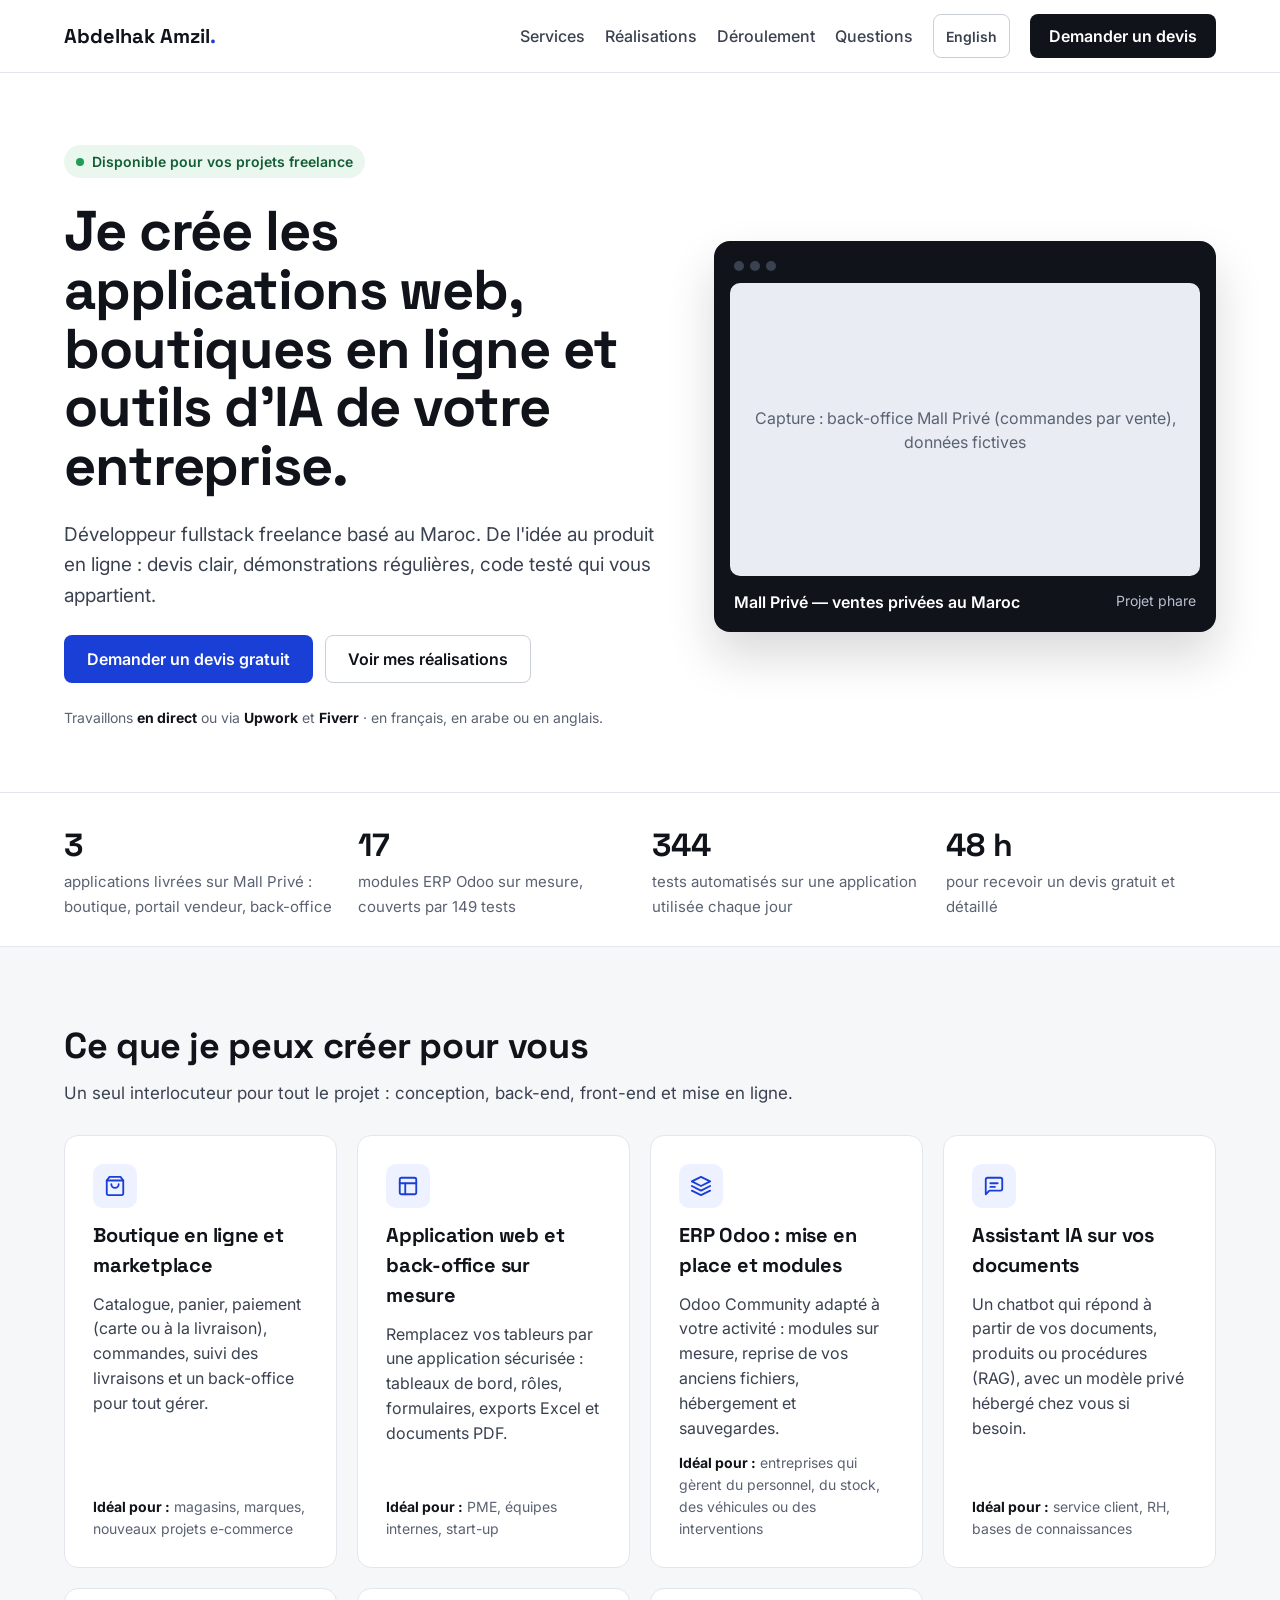
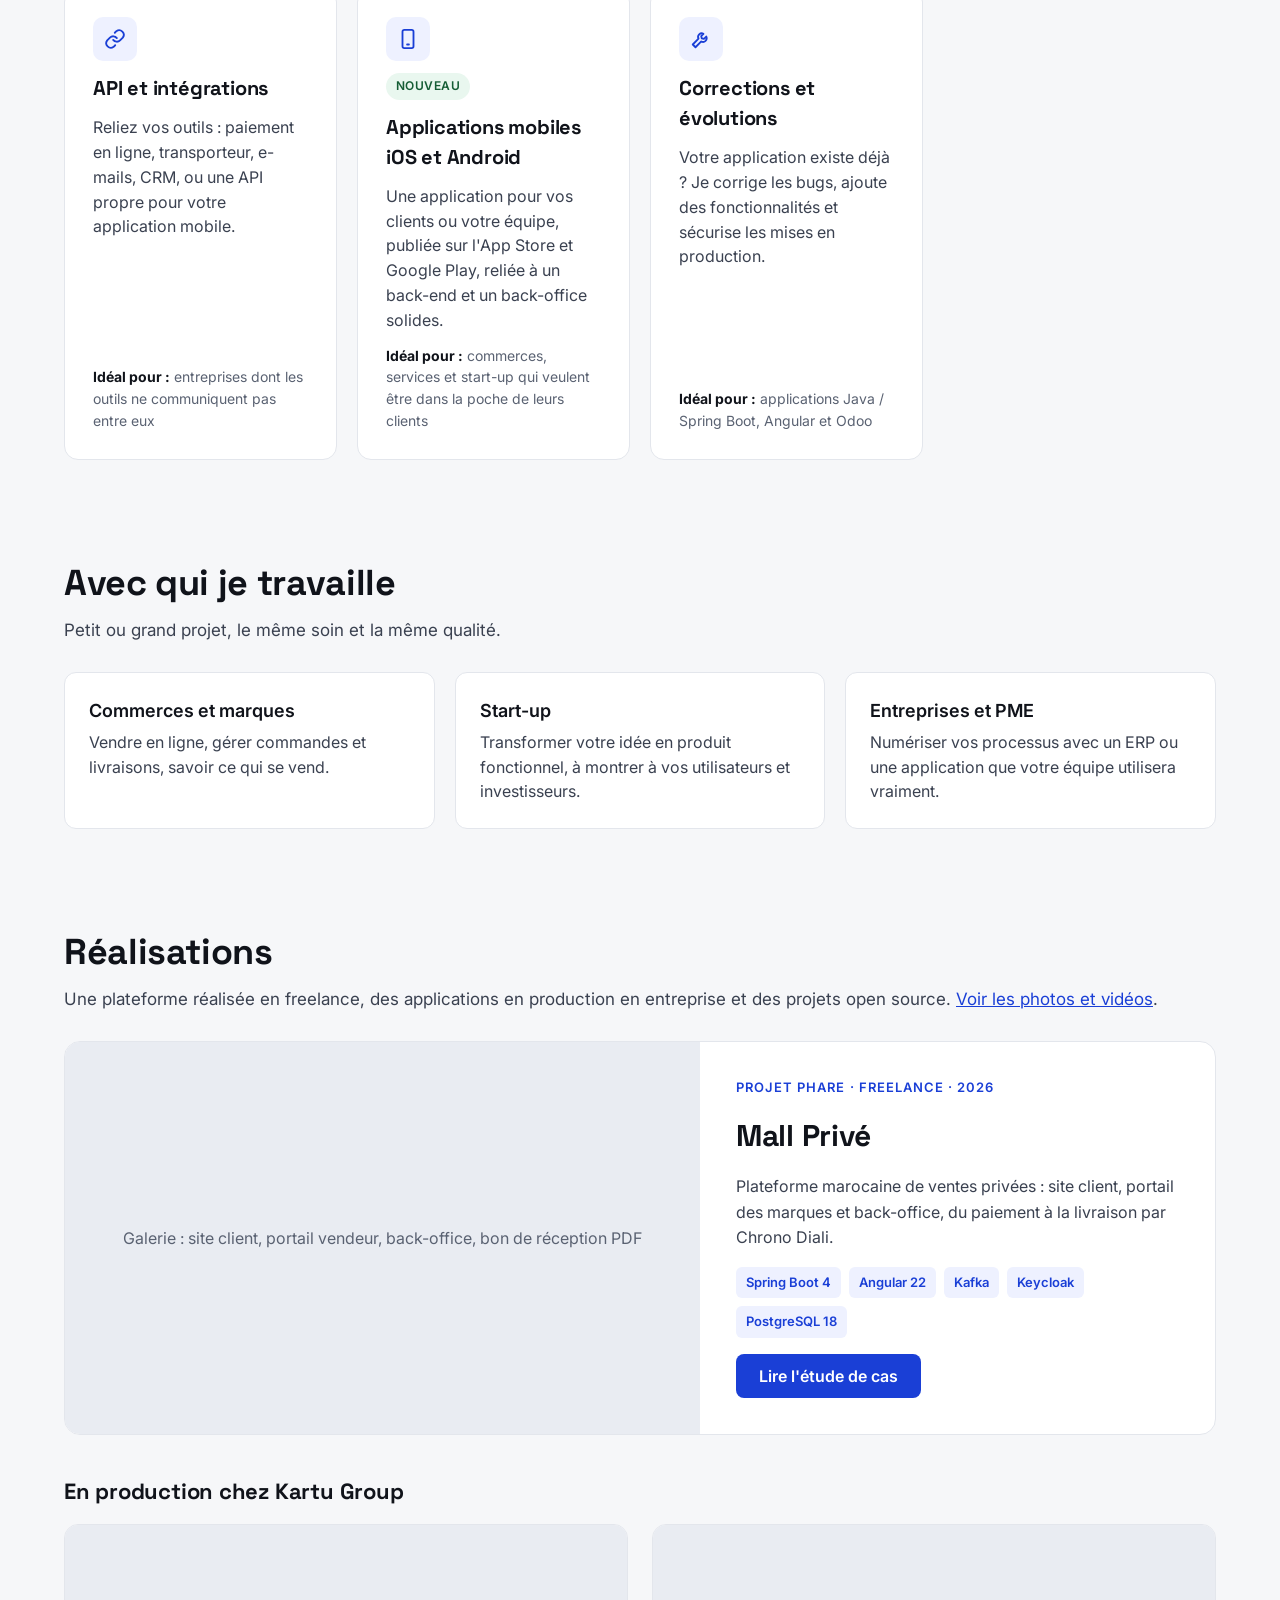
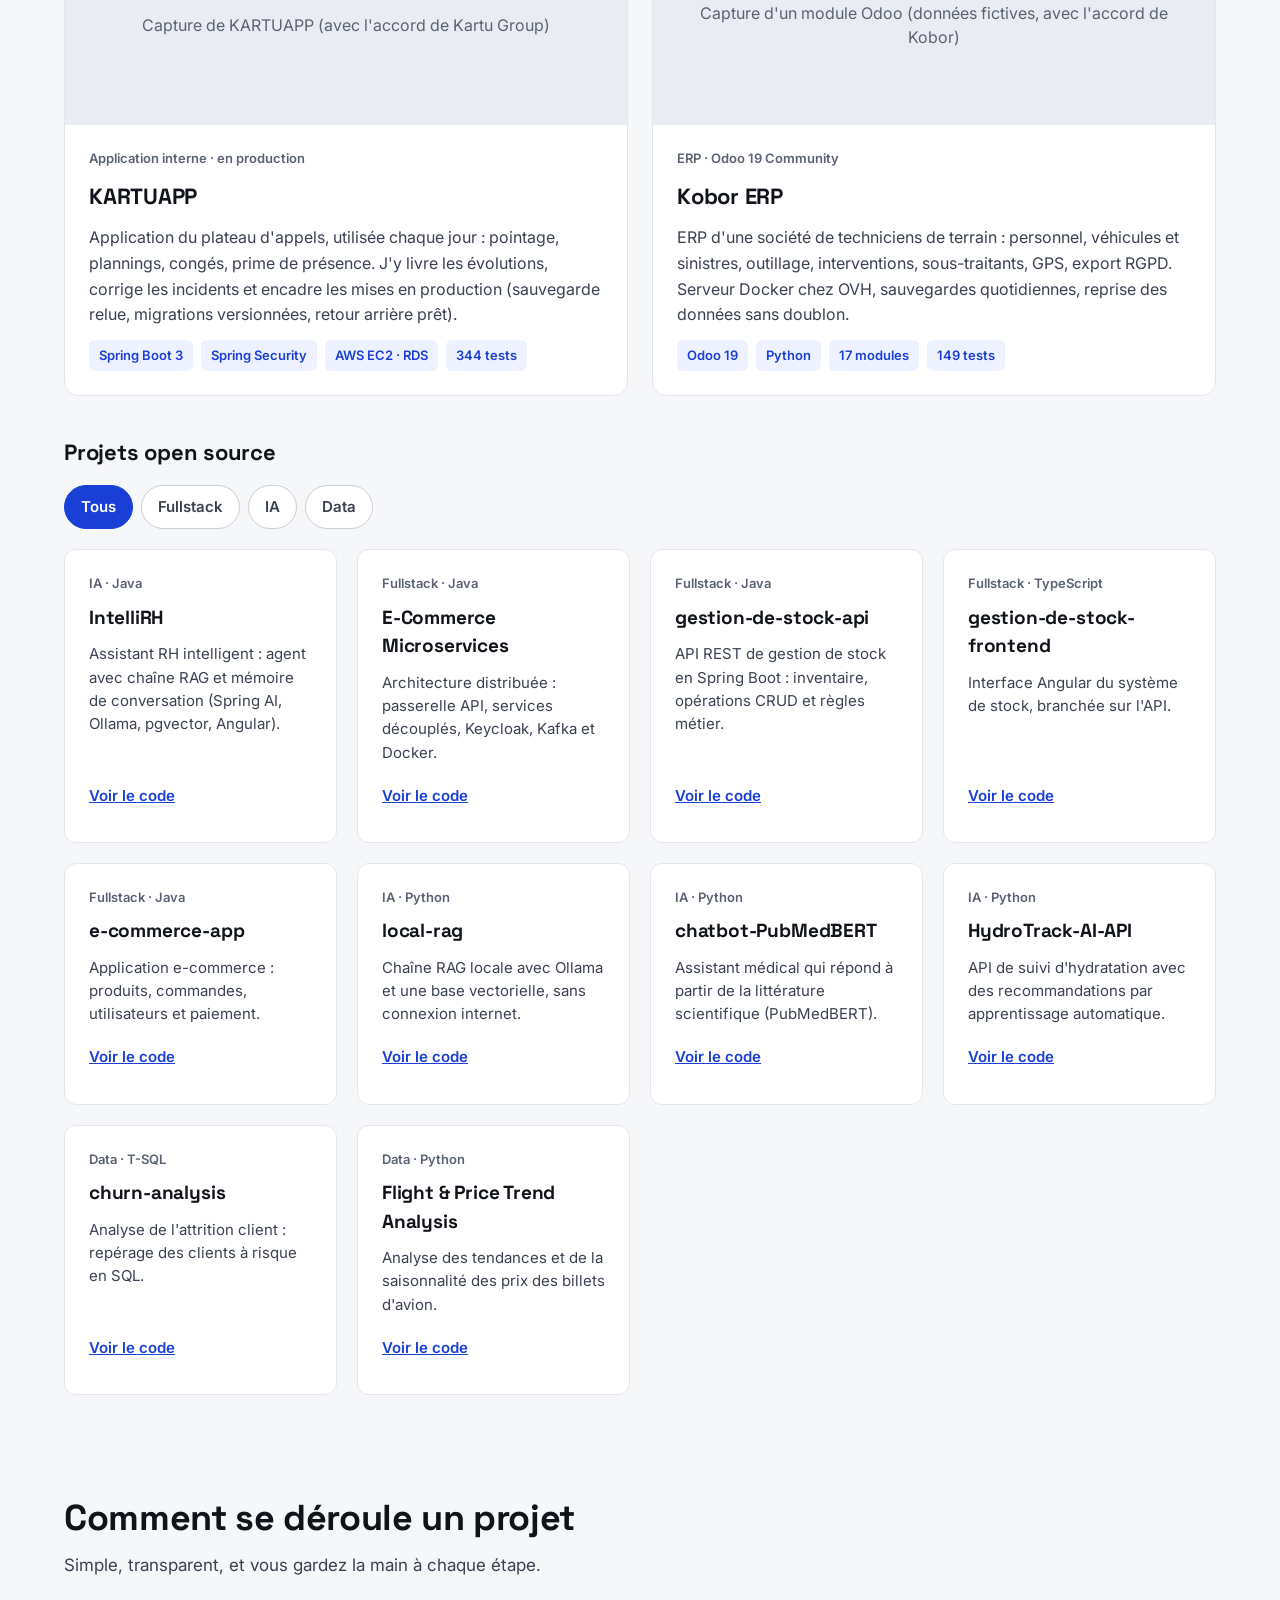
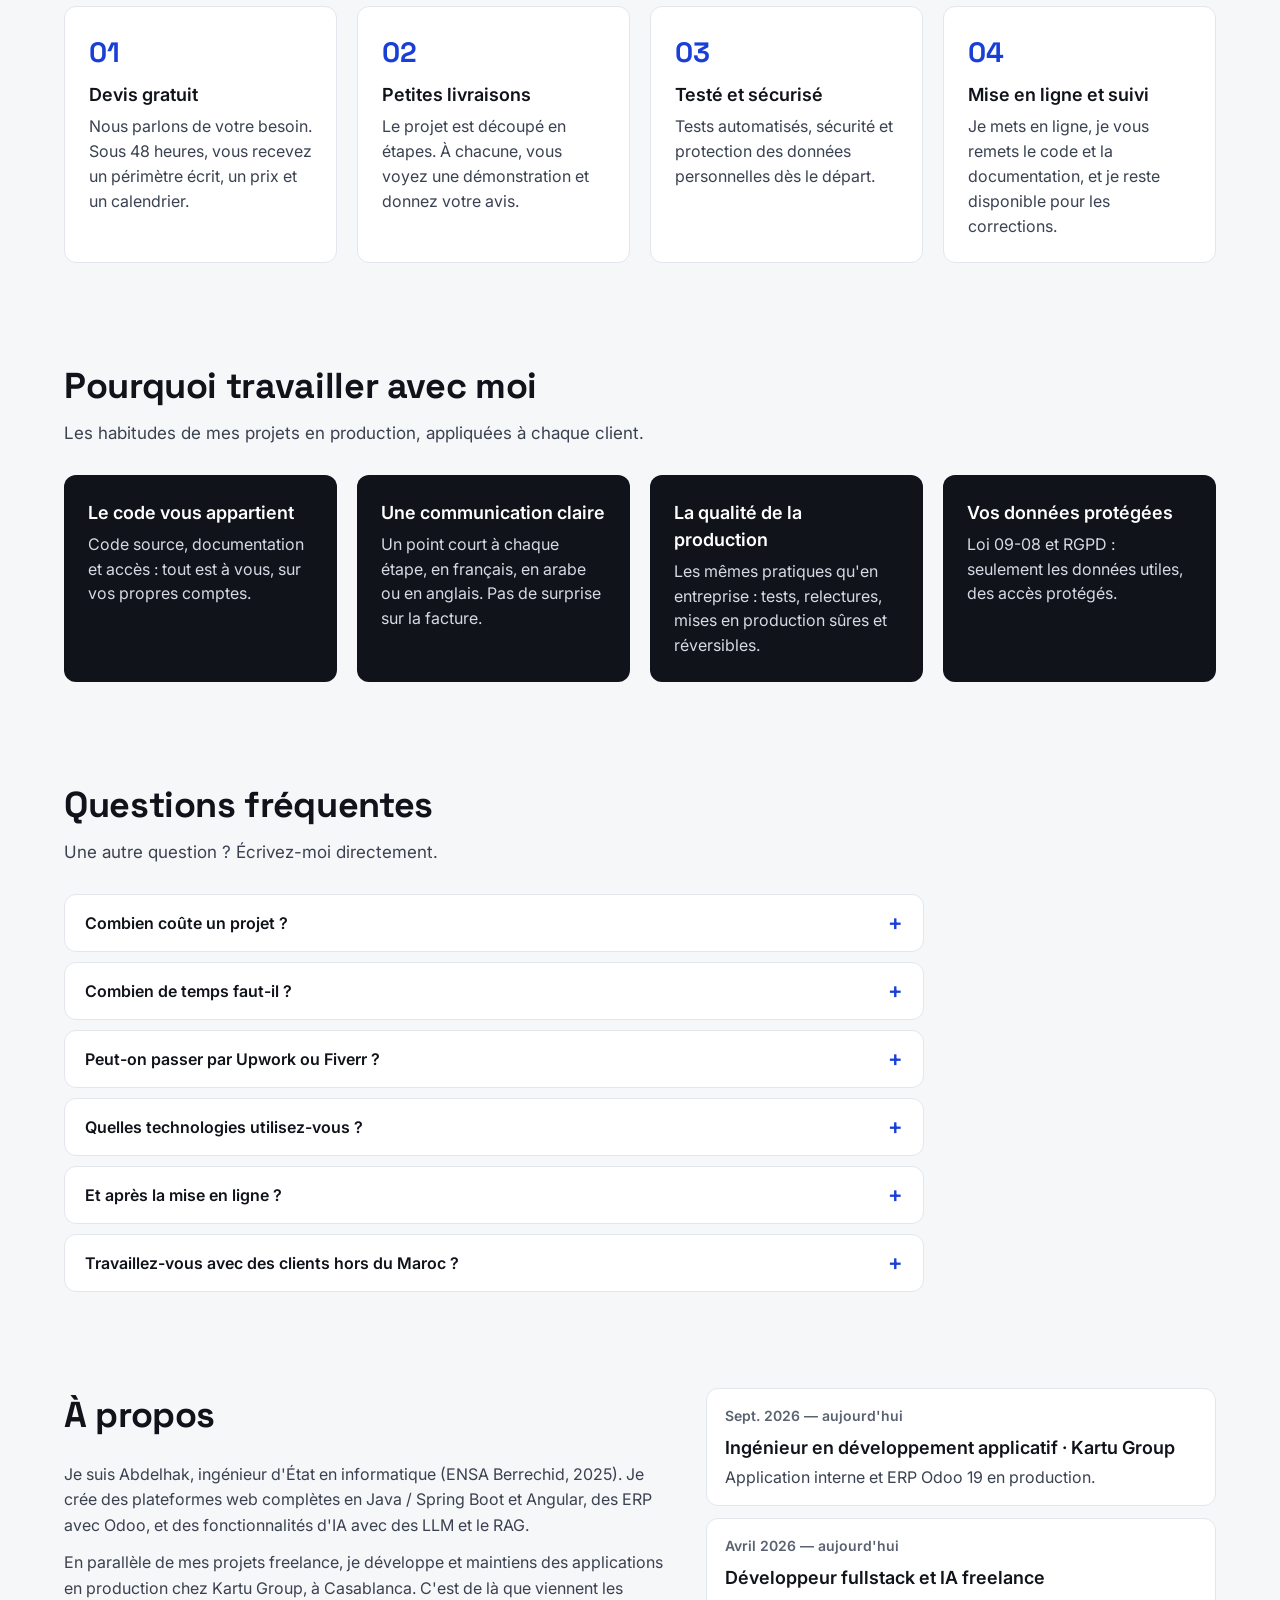
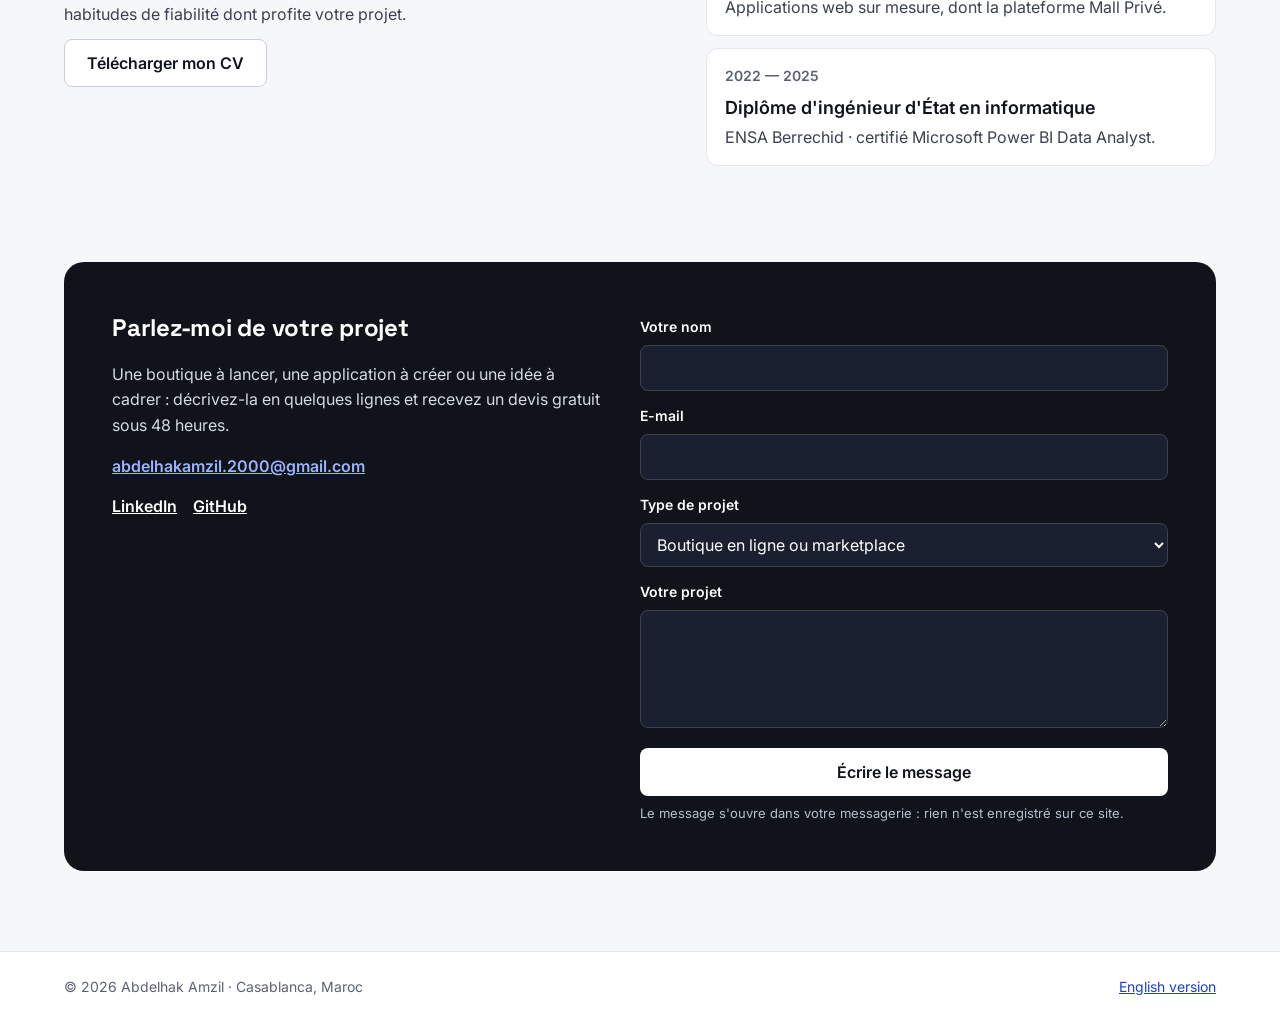
==== fr/index.html @ cd1fdd78 "Portfolio freelance, étape A : accueil bilingue pour les clients - accueil tourné vers les clients f" ====
<!doctype html>
<html lang="fr" data-racine="../">
<head>
<meta charset="utf-8">
<meta name="viewport" content="width=device-width, initial-scale=1">
<title>Abdelhak Amzil — Développeur fullstack freelance (sites, e-commerce, Odoo, IA)</title>
<meta name="description" content="Développeur fullstack freelance au Maroc. Boutiques en ligne, applications web et back-offices sur mesure, ERP Odoo, assistants IA et intégrations pour commerces, start-up et entreprises. Devis gratuit sous 48 heures.">
<meta property="og:title" content="Abdelhak Amzil — Développeur fullstack freelance">
<meta property="og:description" content="Je crée les boutiques en ligne, applications métier et outils d'IA qui font avancer votre entreprise.">
<meta property="og:type" content="website">
<meta property="og:url" content="https://abdelhakamzil.github.io/fr/">
<link rel="alternate" hreflang="en" href="https://abdelhakamzil.github.io/">
<link rel="alternate" hreflang="fr" href="https://abdelhakamzil.github.io/fr/">
<link rel="icon" href="data:image/svg+xml,%3Csvg xmlns='http://www.w3.org/2000/svg' viewBox='0 0 64 64'%3E%3Crect width='64' height='64' rx='14' fill='%2310131A'/%3E%3Ctext x='32' y='42' font-family='Arial' font-weight='700' font-size='28' text-anchor='middle' fill='%23ffffff'%3EAA%3C/text%3E%3C/svg%3E">
<link rel="preconnect" href="https://fonts.googleapis.com">
<link rel="preconnect" href="https://fonts.gstatic.com" crossorigin>
<link href="https://fonts.googleapis.com/css2?family=Inter:wght@400;500;600&family=Space+Grotesk:wght@500;600;700&display=swap" rel="stylesheet">
<link rel="stylesheet" href="../assets/css/site.css">
</head>
<body>
<a class="saut" href="#contenu">Aller au contenu</a>

<header class="entete">
  <div class="conteneur">
    <a class="logo" href="./">Abdelhak Amzil<span>.</span></a>
    <nav class="nav" aria-label="Navigation principale">
      <a href="#services">Services</a>
      <a href="#realisations">Réalisations</a>
      <a href="#deroulement">Déroulement</a>
      <a href="#faq">Questions</a>
      <a class="langue" href="../" hreflang="en" lang="en">English</a>
      <a class="bouton bouton--sombre" href="#contact">Demander un devis</a>
    </nav>
  </div>
</header>

<main id="contenu">
  <section class="heros">
    <div class="conteneur">
      <div class="heros__texte">
        <p class="badge">Disponible pour vos projets freelance</p>
        <h1>Je crée les applications web, boutiques en ligne et outils d'IA de votre entreprise.</h1>
        <p class="chapeau">Développeur fullstack freelance basé au Maroc. De l'idée au produit en ligne : devis clair, démonstrations régulières, code testé qui vous appartient.</p>
        <div class="actions">
          <a class="bouton bouton--principal" href="#contact">Demander un devis gratuit</a>
          <a class="bouton bouton--contour" href="#realisations">Voir mes réalisations</a>
        </div>
        <p class="plateformes">Travaillons <strong>en direct</strong> ou via <strong>Upwork</strong> et <strong>Fiverr</strong> · en français, en arabe ou en anglais.</p>
      </div>
      <div class="heros__visuel">
        <div class="fenetre">
          <div class="fenetre__points" aria-hidden="true"><span></span><span></span><span></span></div>
          <div class="visuel">Capture : back-office Mall Privé (commandes par vente), données fictives</div>
          <p class="fenetre__legende">Mall Privé — ventes privées au Maroc <small>Projet phare</small></p>
        </div>
      </div>
    </div>
  </section>

  <section class="chiffres" aria-label="Chiffres clés">
    <div class="conteneur">
      <p class="chiffre"><strong>3</strong><span>applications livrées sur Mall Privé : boutique, portail vendeur, back-office</span></p>
      <p class="chiffre"><strong>17</strong><span>modules ERP Odoo sur mesure, couverts par 149 tests</span></p>
      <p class="chiffre"><strong>344</strong><span>tests automatisés sur une application utilisée chaque jour</span></p>
      <p class="chiffre"><strong>48 h</strong><span>pour recevoir un devis gratuit et détaillé</span></p>
    </div>
  </section>

  <section id="services" class="section">
    <div class="conteneur">
      <h2>Ce que je peux créer pour vous</h2>
      <p class="section__intro">Un seul interlocuteur pour tout le projet : conception, back-end, front-end et mise en ligne.</p>
      <div class="services">
        <article class="service">
          <span class="service__icone" aria-hidden="true"><svg width="22" height="22" viewBox="0 0 24 24" fill="none" stroke="currentColor" stroke-width="2" stroke-linecap="round" stroke-linejoin="round"><path d="M6 2 3 6v14a2 2 0 0 0 2 2h14a2 2 0 0 0 2-2V6l-3-4z"></path><path d="M3 6h18"></path><path d="M16 10a4 4 0 0 1-8 0"></path></svg></span>
          <h3>Boutique en ligne et marketplace</h3>
          <p>Catalogue, panier, paiement (carte ou à la livraison), commandes, suivi des livraisons et un back-office pour tout gérer.</p>
          <p class="ideal"><strong>Idéal pour :</strong> magasins, marques, nouveaux projets e-commerce</p>
        </article>
        <article class="service">
          <span class="service__icone" aria-hidden="true"><svg width="22" height="22" viewBox="0 0 24 24" fill="none" stroke="currentColor" stroke-width="2" stroke-linecap="round" stroke-linejoin="round"><rect x="3" y="3" width="18" height="18" rx="2"></rect><path d="M3 9h18"></path><path d="M9 21V9"></path></svg></span>
          <h3>Application web et back-office sur mesure</h3>
          <p>Remplacez vos tableurs par une application sécurisée : tableaux de bord, rôles, formulaires, exports Excel et documents PDF.</p>
          <p class="ideal"><strong>Idéal pour :</strong> PME, équipes internes, start-up</p>
        </article>
        <article class="service">
          <span class="service__icone" aria-hidden="true"><svg width="22" height="22" viewBox="0 0 24 24" fill="none" stroke="currentColor" stroke-width="2" stroke-linecap="round" stroke-linejoin="round"><path d="M12 2 2 7l10 5 10-5-10-5z"></path><path d="m2 17 10 5 10-5"></path><path d="m2 12 10 5 10-5"></path></svg></span>
          <h3>ERP Odoo : mise en place et modules</h3>
          <p>Odoo Community adapté à votre activité : modules sur mesure, reprise de vos anciens fichiers, hébergement et sauvegardes.</p>
          <p class="ideal"><strong>Idéal pour :</strong> entreprises qui gèrent du personnel, du stock, des véhicules ou des interventions</p>
        </article>
        <article class="service">
          <span class="service__icone" aria-hidden="true"><svg width="22" height="22" viewBox="0 0 24 24" fill="none" stroke="currentColor" stroke-width="2" stroke-linecap="round" stroke-linejoin="round"><path d="M21 15a2 2 0 0 1-2 2H7l-4 4V5a2 2 0 0 1 2-2h14a2 2 0 0 1 2 2z"></path><path d="M8 9h8"></path><path d="M8 13h5"></path></svg></span>
          <h3>Assistant IA sur vos documents</h3>
          <p>Un chatbot qui répond à partir de vos documents, produits ou procédures (RAG), avec un modèle privé hébergé chez vous si besoin.</p>
          <p class="ideal"><strong>Idéal pour :</strong> service client, RH, bases de connaissances</p>
        </article>
        <article class="service">
          <span class="service__icone" aria-hidden="true"><svg width="22" height="22" viewBox="0 0 24 24" fill="none" stroke="currentColor" stroke-width="2" stroke-linecap="round" stroke-linejoin="round"><path d="M10 13a5 5 0 0 0 7.5.5l3-3a5 5 0 0 0-7-7l-1.7 1.7"></path><path d="M14 11a5 5 0 0 0-7.5-.5l-3 3a5 5 0 0 0 7 7l1.7-1.7"></path></svg></span>
          <h3>API et intégrations</h3>
          <p>Reliez vos outils : paiement en ligne, transporteur, e-mails, CRM, ou une API propre pour votre application mobile.</p>
          <p class="ideal"><strong>Idéal pour :</strong> entreprises dont les outils ne communiquent pas entre eux</p>
        </article>
        <article class="service">
          <span class="service__icone" aria-hidden="true"><svg width="22" height="22" viewBox="0 0 24 24" fill="none" stroke="currentColor" stroke-width="2" stroke-linecap="round" stroke-linejoin="round"><rect x="6" y="2" width="12" height="20" rx="2"></rect><path d="M11 18h2"></path></svg></span>
          <p class="nouveau">Nouveau</p>
          <h3>Applications mobiles iOS et Android</h3>
          <p>Une application pour vos clients ou votre équipe, publiée sur l'App Store et Google Play, reliée à un back-end et un back-office solides.</p>
          <p class="ideal"><strong>Idéal pour :</strong> commerces, services et start-up qui veulent être dans la poche de leurs clients</p>
        </article>
        <article class="service">
          <span class="service__icone" aria-hidden="true"><svg width="22" height="22" viewBox="0 0 24 24" fill="none" stroke="currentColor" stroke-width="2" stroke-linecap="round" stroke-linejoin="round"><path d="M14.7 6.3a4 4 0 0 0-5.4 5.4L3 18l3 3 6.3-6.3a4 4 0 0 0 5.4-5.4l-2.5 2.5-2.4-.6-.6-2.4z"></path></svg></span>
          <h3>Corrections et évolutions</h3>
          <p>Votre application existe déjà ? Je corrige les bugs, ajoute des fonctionnalités et sécurise les mises en production.</p>
          <p class="ideal"><strong>Idéal pour :</strong> applications Java / Spring Boot, Angular et Odoo</p>
        </article>
      </div>
    </div>
  </section>

  <section class="section">
    <div class="conteneur">
      <h2>Avec qui je travaille</h2>
      <p class="section__intro">Petit ou grand projet, le même soin et la même qualité.</p>
      <div class="clients">
        <div class="client"><h3>Commerces et marques</h3><p>Vendre en ligne, gérer commandes et livraisons, savoir ce qui se vend.</p></div>
        <div class="client"><h3>Start-up</h3><p>Transformer votre idée en produit fonctionnel, à montrer à vos utilisateurs et investisseurs.</p></div>
        <div class="client"><h3>Entreprises et PME</h3><p>Numériser vos processus avec un ERP ou une application que votre équipe utilisera vraiment.</p></div>
      </div>
    </div>
  </section>

  <section id="realisations" class="section">
    <div class="conteneur">
      <h2>Réalisations</h2>
      <p class="section__intro">Une plateforme réalisée en freelance, des applications en production en entreprise et des projets open source. <a href="../galerie.html">Voir les photos et vidéos</a>.</p>
      <p id="projets-statut" class="texte" role="status">Chargement des projets…</p>
      <div id="projet-phare"></div>
      <h3 class="sous-titre">En production chez Kartu Group</h3>
      <div id="projets-entreprise" class="grille-2" style="margin-bottom: 40px"></div>
      <h3 class="sous-titre">Projets open source</h3>
      <div class="filtres" role="group" aria-label="Filtrer les projets">
        <button type="button" class="pilule" data-filtre="Tous" aria-pressed="true">Tous</button>
        <button type="button" class="pilule" data-filtre="Fullstack" aria-pressed="false">Fullstack</button>
        <button type="button" class="pilule" data-filtre="IA" aria-pressed="false">IA</button>
        <button type="button" class="pilule" data-filtre="Data" aria-pressed="false">Data</button>
      </div>
      <div id="projets-personnels" class="grille-cartes"></div>
      <noscript><p class="texte">Mes projets sont aussi sur <a href="https://github.com/AbdelhakAmzil">GitHub</a>.</p></noscript>
    </div>
  </section>

  <section id="deroulement" class="section">
    <div class="conteneur">
      <h2>Comment se déroule un projet</h2>
      <p class="section__intro">Simple, transparent, et vous gardez la main à chaque étape.</p>
      <ol class="etapes">
        <li><p class="numero">01</p><h3>Devis gratuit</h3><p>Nous parlons de votre besoin. Sous 48 heures, vous recevez un périmètre écrit, un prix et un calendrier.</p></li>
        <li><p class="numero">02</p><h3>Petites livraisons</h3><p>Le projet est découpé en étapes. À chacune, vous voyez une démonstration et donnez votre avis.</p></li>
        <li><p class="numero">03</p><h3>Testé et sécurisé</h3><p>Tests automatisés, sécurité et protection des données personnelles dès le départ.</p></li>
        <li><p class="numero">04</p><h3>Mise en ligne et suivi</h3><p>Je mets en ligne, je vous remets le code et la documentation, et je reste disponible pour les corrections.</p></li>
      </ol>
    </div>
  </section>

  <section class="section">
    <div class="conteneur">
      <h2>Pourquoi travailler avec moi</h2>
      <p class="section__intro">Les habitudes de mes projets en production, appliquées à chaque client.</p>
      <ul class="garanties">
        <li><h3>Le code vous appartient</h3><p>Code source, documentation et accès : tout est à vous, sur vos propres comptes.</p></li>
        <li><h3>Une communication claire</h3><p>Un point court à chaque étape, en français, en arabe ou en anglais. Pas de surprise sur la facture.</p></li>
        <li><h3>La qualité de la production</h3><p>Les mêmes pratiques qu'en entreprise : tests, relectures, mises en production sûres et réversibles.</p></li>
        <li><h3>Vos données protégées</h3><p>Loi 09-08 et RGPD : seulement les données utiles, des accès protégés.</p></li>
      </ul>
    </div>
  </section>

  <section id="faq" class="section">
    <div class="conteneur">
      <h2>Questions fréquentes</h2>
      <p class="section__intro">Une autre question ? Écrivez-moi directement.</p>
      <div class="faq">
        <details><summary>Combien coûte un projet ?</summary><p>Cela dépend du périmètre. Après un court échange, je vous envoie un prix fixe pour tout le projet, découpé en étapes. Les petites corrections et évolutions peuvent être facturées à l'heure.</p></details>
        <details><summary>Combien de temps faut-il ?</summary><p>Le devis contient un calendrier avec une date pour chaque étape. Vous voyez l'avancement tout au long du projet, pas seulement à la fin.</p></details>
        <details><summary>Peut-on passer par Upwork ou Fiverr ?</summary><p>Oui. Vous pouvez m'engager sur Upwork ou Fiverr et profiter de leur protection de paiement, ou travailler en direct avec un paiement par étape.</p></details>
        <details><summary>Quelles technologies utilisez-vous ?</summary><p>Java et Spring Boot côté serveur, Angular pour le web, applications mobiles iOS et Android, PostgreSQL, Docker, Odoo pour l'ERP, et Python avec des LLM pour l'IA. Des outils stables et bien suivis, pour que votre application dure.</p></details>
        <details><summary>Et après la mise en ligne ?</summary><p>Vous recevez le code, la documentation et les accès. Je reste disponible pour les corrections et les nouvelles fonctionnalités, à l'heure ou avec un suivi mensuel.</p></details>
        <details><summary>Travaillez-vous avec des clients hors du Maroc ?</summary><p>Oui, à distance. Je suis basé à Casablanca (GMT) et je travaille en français, en arabe ou en anglais.</p></details>
      </div>
    </div>
  </section>

  <section class="section">
    <div class="conteneur apropos">
      <div>
        <h2>À propos</h2>
        <p class="texte">Je suis Abdelhak, ingénieur d'État en informatique (ENSA Berrechid, 2025). Je crée des plateformes web complètes en Java / Spring Boot et Angular, des ERP avec Odoo, et des fonctionnalités d'IA avec des LLM et le RAG.</p>
        <p class="texte">En parallèle de mes projets freelance, je développe et maintiens des applications en production chez Kartu Group, à Casablanca. C'est de là que viennent les habitudes de fiabilité dont profite votre projet.</p>
        <p><a class="bouton bouton--contour" href="../assets/cv/Abdelhak_AMZIL_CV.pdf" download>Télécharger mon CV</a></p>
      </div>
      <ol class="parcours">
        <li><p class="periode">Sept. 2026 — aujourd'hui</p><div><h3>Ingénieur en développement applicatif · Kartu Group</h3><p>Application interne et ERP Odoo 19 en production.</p></div></li>
        <li><p class="periode">Avril 2026 — aujourd'hui</p><div><h3>Développeur fullstack et IA freelance</h3><p>Applications web sur mesure, dont la plateforme Mall Privé.</p></div></li>
        <li><p class="periode">2022 — 2025</p><div><h3>Diplôme d'ingénieur d'État en informatique</h3><p>ENSA Berrechid · certifié Microsoft Power BI Data Analyst.</p></div></li>
      </ol>
    </div>
  </section>

  <section id="contact" class="contact">
    <div class="conteneur">
      <div class="contact__bloc">
        <div class="contact__texte">
          <h2>Parlez-moi de votre projet</h2>
          <p>Une boutique à lancer, une application à créer ou une idée à cadrer : décrivez-la en quelques lignes et recevez un devis gratuit sous 48 heures.</p>
          <a href="mailto:abdelhakamzil.2000@gmail.com">abdelhakamzil.2000@gmail.com</a>
          <p class="contact__liens">
            <a href="https://linkedin.com/in/AbdelhakAMZIL" rel="noopener">LinkedIn</a>
            <a href="https://github.com/AbdelhakAmzil" rel="noopener">GitHub</a>
          </p>
        </div>
        <form id="formulaire-contact" class="formulaire">
          <label for="nom">Votre nom</label>
          <input id="nom" name="nom" type="text" autocomplete="name" required>
          <label for="courriel">E-mail</label>
          <input id="courriel" name="courriel" type="email" autocomplete="email" required>
          <label for="type">Type de projet</label>
          <select id="type" name="type">
            <option>Boutique en ligne ou marketplace</option>
            <option>Application web ou back-office sur mesure</option>
            <option>ERP Odoo</option>
            <option>Assistant IA ou chatbot</option>
            <option>API ou intégration</option>
            <option>Application mobile (iOS / Android)</option>
            <option>Corrections ou évolutions</option>
            <option>Autre</option>
          </select>
          <label for="message">Votre projet</label>
          <textarea id="message" name="message" rows="4" required></textarea>
          <button type="submit" class="bouton bouton--clair">Écrire le message</button>
          <p class="formulaire__note">Le message s'ouvre dans votre messagerie : rien n'est enregistré sur ce site.</p>
        </form>
      </div>
    </div>
  </section>
</main>

<footer class="pied">
  <div class="conteneur">
    <span>© <span id="annee">2026</span> Abdelhak Amzil · Casablanca, Maroc</span>
    <a href="../" hreflang="en" lang="en">English version</a>
  </div>
</footer>

<script src="../assets/js/projets.js" defer></script>
</body>
</html>
---- assets/css/site.css ----
/* Portfolio Abdelhak Amzil — styles communs (accueil, étude de cas, galerie) */
:root {
  --encre: #10131A;
  --texte: #3A4150;
  --discret: #5A6272;
  --fond: #F6F7F9;
  --surface: #FFFFFF;
  --bordure: #E3E6EC;
  --bordure-forte: #C9CED8;
  --gris: #E9ECF2;
  --accent: #1A3FD6;
  --accent-fonce: #0F2A99;
  --accent-clair: #EEF1FF;
  --accent-sur-sombre: #9DB2FF;
  --sombre: #10131A;
  --sombre-texte: #D5DAE4;
  --vert: #1F9D55;
  --vert-clair: #E9F7EF;
  --vert-texte: #155D35;
  --rayon: 12px;
  --titres: "Space Grotesk", system-ui, sans-serif;
  --corps: Inter, system-ui, sans-serif;
}

*, *::before, *::after { box-sizing: border-box; }
html { scroll-behavior: smooth; }
@media (prefers-reduced-motion: reduce) { html { scroll-behavior: auto; } }
body { margin: 0; font-family: var(--corps); color: var(--encre); background: var(--fond); line-height: 1.5; }
img { max-width: 100%; display: block; }
a { color: var(--accent); }
a:hover { color: var(--accent-fonce); }
:focus-visible { outline: 3px solid var(--accent); outline-offset: 2px; border-radius: 4px; }
h1, h2, h3, h4 { font-family: var(--titres); margin: 0; letter-spacing: -0.01em; }
p { margin: 0; }

.conteneur { max-width: 1200px; margin: 0 auto; padding: 0 24px; }
.saut { position: absolute; left: -9999px; top: 8px; padding: 8px 12px; background: var(--surface); z-index: 10; }
.saut:focus { left: 8px; }

/* En-tête */
.entete { background: var(--surface); border-bottom: 1px solid var(--bordure); position: sticky; top: 0; z-index: 5; }
.entete .conteneur { display: flex; flex-wrap: wrap; align-items: center; justify-content: space-between; gap: 12px 24px; padding-block: 14px; }
.logo { font-family: var(--titres); font-weight: 700; font-size: 20px; color: var(--encre); text-decoration: none; }
.logo span { color: var(--accent); }
.nav { display: flex; flex-wrap: wrap; align-items: center; gap: 4px 20px; font-weight: 500; }
.nav a:not(.bouton) { color: var(--texte); text-decoration: none; display: inline-flex; align-items: center; min-height: 44px; }
.nav a:not(.bouton):hover { color: var(--encre); }

/* Boutons */
.bouton { display: inline-flex; align-items: center; justify-content: center; min-height: 48px; padding: 0 22px; border-radius: 8px; font-weight: 600; text-decoration: none; border: 1px solid transparent; cursor: pointer; font: inherit; font-weight: 600; }
.bouton--principal { background: var(--accent); color: #FFFFFF; }
.bouton--principal:hover { background: var(--accent-fonce); color: #FFFFFF; }
.bouton--sombre { background: var(--encre); color: #FFFFFF; min-height: 44px; padding: 0 18px; }
.bouton--sombre:hover { background: #2A3040; color: #FFFFFF; }
.bouton--contour { border-color: var(--bordure-forte); color: var(--encre); background: var(--surface); }
.bouton--contour:hover { border-color: var(--encre); color: var(--encre); }
.bouton--clair { background: #FFFFFF; color: var(--encre); }
.bouton--clair:hover { background: var(--gris); color: var(--encre); }

/* Accueil */
.heros { background: var(--surface); }
.heros .conteneur { display: flex; flex-wrap: wrap; gap: 48px; align-items: center; padding-block: 72px 64px; }
.heros__texte { flex: 1 1 520px; min-width: 0; display: flex; flex-direction: column; gap: 24px; }
.heros__visuel { flex: 1 1 420px; min-width: 0; }
.badge { align-self: flex-start; display: inline-flex; align-items: center; gap: 8px; padding: 6px 12px; border-radius: 999px; background: var(--vert-clair); color: var(--vert-texte); font-size: 14px; font-weight: 600; }
.badge::before { content: ""; width: 8px; height: 8px; border-radius: 50%; background: var(--vert); }
.heros h1 { font-size: clamp(36px, 5vw, 56px); line-height: 1.05; letter-spacing: -0.02em; font-weight: 700; }
.chapeau { font-size: 19px; line-height: 1.6; color: var(--texte); max-width: 640px; }
.actions { display: flex; flex-wrap: wrap; gap: 12px; }
.stack-ligne { font-size: 14px; color: var(--discret); }
.fenetre { border-radius: 16px; background: var(--sombre); padding: 16px; box-shadow: 0 24px 48px rgba(16, 19, 26, 0.16); }
.fenetre__points { display: flex; gap: 6px; padding: 4px 4px 12px; }
.fenetre__points span { width: 10px; height: 10px; border-radius: 50%; background: #3A4150; }
.fenetre__legende { display: flex; flex-wrap: wrap; justify-content: space-between; gap: 8px; padding: 14px 4px 2px; color: #FFFFFF; font-weight: 600; }
.fenetre__legende small { font-size: 14px; color: #B8C0CF; font-weight: 400; }

/* Emplacement de capture : remplacé par l'image dès qu'elle existe */
.visuel { border-radius: 10px; background: var(--gris); color: var(--discret); display: flex; align-items: center; justify-content: center; text-align: center; padding: 24px; overflow: hidden; aspect-ratio: 16 / 10; }
.visuel img { width: 100%; height: 100%; object-fit: cover; }
.visuel--image { padding: 0; }

.chiffres { background: var(--surface); border-block: 1px solid var(--bordure); }
.chiffres .conteneur { display: grid; grid-template-columns: repeat(auto-fit, minmax(200px, 1fr)); gap: 24px; padding-block: 28px; }
.chiffre strong { display: block; font-family: var(--titres); font-size: 32px; font-weight: 700; }
.chiffre span { color: var(--discret); font-size: 15px; }

.section { padding-block: 72px 24px; }
.section h2 { font-size: clamp(28px, 3.4vw, 36px); margin-bottom: 8px; }
.section__intro { color: var(--texte); font-size: 17px; margin-bottom: 28px; }
.sous-titre { font-size: 22px; margin: 0 0 16px; }

.grille-2 { display: grid; grid-template-columns: repeat(auto-fit, minmax(320px, 1fr)); gap: 24px; }
.grille-cartes { display: grid; grid-template-columns: repeat(auto-fill, minmax(260px, 1fr)); gap: 20px; }

.carte { background: var(--surface); border: 1px solid var(--bordure); border-radius: 14px; padding: 32px; display: flex; flex-direction: column; gap: 16px; }
.carte--sombre { background: var(--sombre); border-color: var(--sombre); color: #FFFFFF; }
.carte--sombre li { color: var(--sombre-texte); }
.surtitre { font-size: 13px; font-weight: 600; letter-spacing: 0.08em; text-transform: uppercase; color: var(--accent); }
.carte--sombre .surtitre { color: var(--accent-sur-sombre); }
.carte h3 { font-size: 24px; }
.carte ul { margin: 0; padding-left: 20px; display: flex; flex-direction: column; gap: 10px; color: var(--texte); }
.carte .bouton { margin-top: auto; align-self: flex-start; min-height: 44px; }

.parcours { margin: 0; padding: 0; list-style: none; display: flex; flex-direction: column; gap: 12px; }
.parcours li { background: var(--surface); border: 1px solid var(--bordure); border-radius: var(--rayon); padding: 22px 24px; display: flex; flex-wrap: wrap; gap: 8px 24px; }
.parcours time, .parcours .periode { flex: 0 0 200px; color: var(--discret); font-weight: 600; }
.parcours div { flex: 1 1 520px; min-width: 0; }
.parcours h3 { font-size: 18px; margin-bottom: 4px; font-family: var(--corps); font-weight: 600; letter-spacing: 0; }
.parcours p { color: var(--texte); }

.projet-phare { background: var(--surface); border: 1px solid var(--bordure); border-radius: 16px; overflow: hidden; display: flex; flex-wrap: wrap; margin-bottom: 40px; }
.projet-phare .visuel { flex: 1 1 520px; min-width: 0; border-radius: 0; aspect-ratio: auto; min-height: 340px; }
.projet-phare__texte { flex: 1 1 400px; min-width: 0; padding: 36px; display: flex; flex-direction: column; gap: 16px; }
.projet-phare h3 { font-size: 30px; }
.projet-phare .bouton { margin-top: auto; align-self: flex-start; min-height: 44px; }
.texte { color: var(--texte); line-height: 1.6; }

.etiquettes { display: flex; flex-wrap: wrap; gap: 8px; margin: 0; padding: 0; list-style: none; }
.etiquettes li { padding: 6px 10px; border-radius: 6px; background: var(--accent-clair); color: var(--accent); font-size: 13px; font-weight: 600; }

.projet-entreprise { background: var(--surface); border: 1px solid var(--bordure); border-radius: 14px; overflow: hidden; display: flex; flex-direction: column; }
.projet-entreprise .visuel { border-radius: 0; aspect-ratio: auto; height: 200px; }
.projet-entreprise__texte { padding: 24px; display: flex; flex-direction: column; gap: 12px; flex: 1; }
.projet-entreprise h4 { font-size: 22px; }
.meta { font-size: 13px; font-weight: 600; color: var(--discret); }

.filtres { display: flex; flex-wrap: wrap; gap: 8px; margin-bottom: 20px; }
.pilule { min-height: 44px; padding: 0 16px; border-radius: 999px; font: inherit; font-size: 15px; font-weight: 600; cursor: pointer; border: 1px solid var(--bordure-forte); background: var(--surface); color: var(--texte); }
.pilule[aria-pressed="true"], .pilule[aria-selected="true"] { border-color: var(--accent); background: var(--accent); color: #FFFFFF; }

.projet { background: var(--surface); border: 1px solid var(--bordure); border-radius: var(--rayon); padding: 24px; display: flex; flex-direction: column; gap: 10px; }
.projet h4 { font-size: 19px; }
.projet p:not(.meta) { color: var(--texte); font-size: 15px; line-height: 1.55; }
.projet a { margin-top: auto; font-weight: 600; font-size: 15px; display: inline-flex; align-items: center; min-height: 44px; }

.etapes { margin: 0; padding: 0; list-style: none; display: grid; grid-template-columns: repeat(auto-fit, minmax(240px, 1fr)); gap: 20px; }
.etapes li { background: var(--surface); border: 1px solid var(--bordure); border-radius: var(--rayon); padding: 24px; }
.etapes .numero { font-family: var(--titres); font-size: 28px; font-weight: 700; color: var(--accent); margin-bottom: 8px; }
.etapes h3 { font-size: 18px; margin-bottom: 6px; font-family: var(--corps); font-weight: 600; letter-spacing: 0; }
.etapes p:not(.numero) { color: var(--texte); line-height: 1.55; }

.contact { padding-block: 72px 80px; }
.contact__bloc { background: var(--sombre); color: #FFFFFF; border-radius: 20px; padding: clamp(28px, 5vw, 48px); display: flex; flex-wrap: wrap; gap: 40px; }
.contact__texte { flex: 1 1 360px; min-width: 0; display: flex; flex-direction: column; gap: 16px; }
.contact__texte p { color: var(--sombre-texte); line-height: 1.6; }
.contact__texte a { color: var(--accent-sur-sombre); font-weight: 600; }
.contact__liens { display: flex; flex-wrap: wrap; gap: 16px; }
.contact__liens a { color: #FFFFFF; }
.formulaire { flex: 1 1 400px; min-width: 0; display: flex; flex-direction: column; gap: 8px; }
.formulaire label { font-size: 14px; font-weight: 600; margin-top: 6px; }
.formulaire input, .formulaire textarea { min-height: 44px; border-radius: 8px; border: 1px solid #3A4150; background: #1B2030; color: #FFFFFF; padding: 10px 12px; font: inherit; }
.formulaire .bouton { margin-top: 12px; }
.formulaire__note { font-size: 13px; color: #B8C0CF; }

.pied { border-top: 1px solid var(--bordure); background: var(--surface); }
.pied .conteneur { display: flex; flex-wrap: wrap; justify-content: space-between; gap: 12px; padding-block: 24px; color: var(--discret); font-size: 14px; }

@media (max-width: 640px) {
  .entete { position: static; }
  .nav { gap: 0 14px; font-size: 15px; }
  .chiffres .conteneur { grid-template-columns: repeat(2, minmax(0, 1fr)); }
  .chiffre strong { font-size: 26px; }
  .chiffre span { font-size: 13px; }
  .heros .conteneur { padding-block: 40px; gap: 32px; }
  .chapeau { font-size: 17px; }
  .actions .bouton { flex: 1 1 100%; }
  .carte, .projet-phare__texte { padding: 24px; }
}

/* Étude de cas */
.etude-heros { background: var(--sombre); color: #FFFFFF; }
.etude-heros .conteneur { padding-block: 72px; display: flex; flex-direction: column; gap: 20px; }
.etude-heros .surtitre { color: var(--accent-sur-sombre); }
.etude-heros h1 { font-size: clamp(34px, 5vw, 60px); line-height: 1.05; letter-spacing: -0.02em; max-width: 900px; }
.etude-heros .chapeau { color: var(--sombre-texte); max-width: 760px; }
.fiche { margin: 16px 0 0; display: grid; grid-template-columns: repeat(auto-fit, minmax(200px, 1fr)); gap: 24px; }
.fiche dt { font-size: 13px; color: #B8C0CF; }
.fiche dd { margin: 4px 0 0; font-weight: 600; }
.grande-capture { padding-top: 64px; }
.grande-capture .visuel { border-radius: 16px; border: 1px solid #D5D9E1; aspect-ratio: 16 / 8; }
.deux-colonnes { display: grid; grid-template-columns: repeat(auto-fit, minmax(320px, 1fr)); gap: 40px; }
.deux-colonnes h2 { font-size: 28px; margin-bottom: 12px; }
.deux-colonnes ul { margin: 0; padding-left: 20px; display: flex; flex-direction: column; gap: 10px; color: var(--texte); line-height: 1.6; }
.parcours-commande { margin: 0; padding: 0; list-style: none; display: grid; grid-template-columns: repeat(auto-fit, minmax(170px, 1fr)); gap: 12px; }
.parcours-commande li { background: var(--surface); border: 1px solid var(--bordure); border-radius: var(--rayon); padding: 18px; font-weight: 600; }
.parcours-commande li span { display: block; font-size: 13px; color: var(--accent); margin-bottom: 6px; }
.ecrans { display: grid; grid-template-columns: repeat(auto-fit, minmax(min(100%, 440px), 1fr)); gap: 20px; }
.ecrans figure { margin: 0; background: var(--surface); border: 1px solid var(--bordure); border-radius: var(--rayon); overflow: hidden; }
.ecrans .visuel { border-radius: 0; }
.ecrans figcaption { padding: 14px 16px; font-size: 15px; color: var(--texte); }
.ecrans figcaption strong { color: var(--encre); }
.choix { display: grid; grid-template-columns: repeat(auto-fit, minmax(260px, 1fr)); gap: 20px; }
.choix div { background: var(--surface); border: 1px solid var(--bordure); border-radius: var(--rayon); padding: 24px; }
.choix h3 { font-size: 18px; margin-bottom: 8px; font-family: var(--corps); font-weight: 600; letter-spacing: 0; }
.choix p { color: var(--texte); line-height: 1.6; }
.appel { background: var(--surface); border: 1px solid var(--bordure); border-radius: 20px; padding: clamp(24px, 4vw, 40px); display: flex; flex-wrap: wrap; align-items: center; justify-content: space-between; gap: 24px; }
.appel h2 { font-size: 28px; margin-bottom: 8px; }
.appel p { color: var(--texte); }

/* Galerie */
.galerie-entete { display: flex; flex-wrap: wrap; align-items: center; justify-content: space-between; gap: 16px; margin-bottom: 24px; }
.onglets { display: flex; flex-wrap: wrap; gap: 8px; }
.types { display: flex; gap: 4px; padding: 4px; border-radius: 10px; background: var(--gris); }
.types button { min-height: 40px; padding: 0 14px; border: 0; border-radius: 8px; font: inherit; font-size: 14px; font-weight: 600; cursor: pointer; background: transparent; color: var(--texte); }
.types button[aria-pressed="true"] { background: var(--surface); color: var(--encre); box-shadow: 0 1px 2px rgba(16, 19, 26, 0.12); }
.lecteur { display: flex; flex-wrap: wrap; gap: 24px; }
.lecteur[hidden], .vide[hidden] { display: none; }
.media { flex: 999 1 640px; min-width: 0; margin: 0; background: var(--surface); border: 1px solid var(--bordure); border-radius: 16px; overflow: hidden; }
.ecran { position: relative; aspect-ratio: 16 / 9; background: var(--sombre); display: flex; align-items: center; justify-content: center; text-align: center; }
.ecran img, .ecran iframe { position: absolute; inset: 0; width: 100%; height: 100%; border: 0; object-fit: contain; }
.ecran__texte { color: #B8C0CF; padding: 24px; max-width: 460px; line-height: 1.5; }
.lecture { position: relative; width: 76px; height: 76px; border-radius: 50%; border: 0; background: #FFFFFF; cursor: pointer; box-shadow: 0 12px 32px rgba(0, 0, 0, 0.3); display: flex; align-items: center; justify-content: center; }
.lecture[disabled] { opacity: 0.55; cursor: not-allowed; }
.lecture__icone { width: 0; height: 0; border-style: solid; border-width: 12px 0 12px 20px; border-color: transparent transparent transparent var(--encre); margin-left: 4px; }
.ecran:has(.ecran__texte) .lecture { position: absolute; }
.duree { position: absolute; right: 16px; bottom: 14px; padding: 4px 8px; border-radius: 6px; background: rgba(0, 0, 0, 0.6); color: #FFFFFF; font-size: 13px; font-weight: 600; }
.media figcaption { padding: 20px 24px; display: flex; flex-wrap: wrap; justify-content: space-between; gap: 12px; }
.media figcaption strong { display: block; font-size: 18px; margin-bottom: 4px; }
.media figcaption p { color: var(--texte); }
.position { color: var(--discret); font-size: 14px; white-space: nowrap; }
.cote { flex: 1 1 280px; min-width: 0; display: flex; flex-direction: column; gap: 12px; }
.cote__boutons { display: flex; gap: 8px; }
.cote__boutons .bouton { flex: 1; min-height: 44px; padding: 0 12px; }
.vignettes { margin: 0; padding: 0; list-style: none; display: grid; grid-template-columns: repeat(2, minmax(0, 1fr)); gap: 10px; }
.vignette { position: relative; width: 100%; min-height: 96px; padding: 12px; border-radius: 10px; background: var(--gris); border: 2px solid transparent; display: flex; flex-direction: column; justify-content: space-between; gap: 8px; cursor: pointer; font: inherit; text-align: left; overflow: hidden; }
.vignette[aria-current="true"] { border-color: var(--accent); }
.vignette img { position: absolute; inset: 0; width: 100%; height: 100%; object-fit: cover; opacity: 0.35; }
.vignette__titre { position: relative; font-size: 12px; font-weight: 600; color: var(--texte); line-height: 1.35; }
.vignette__type { position: relative; font-size: 11px; font-weight: 600; color: var(--discret); }
.vide { padding: 48px 24px; border-radius: 16px; background: var(--surface); border: 1px dashed var(--bordure-forte); text-align: center; color: var(--discret); }

/* Freelance : services, clients, garanties, FAQ, langue */
.langue { display: inline-flex; align-items: center; min-height: 44px; padding: 0 12px; border: 1px solid var(--bordure-forte); border-radius: 8px; color: var(--texte); text-decoration: none; font-size: 14px; font-weight: 600; }
.langue:hover { border-color: var(--encre); color: var(--encre); }
.plateformes { font-size: 14px; color: var(--discret); }
.plateformes strong { color: var(--encre); }
.services { display: grid; grid-template-columns: repeat(auto-fill, minmax(250px, 1fr)); gap: 20px; }
.service { background: var(--surface); border: 1px solid var(--bordure); border-radius: 14px; padding: 28px; display: flex; flex-direction: column; gap: 12px; }
.service__icone { width: 44px; height: 44px; border-radius: 10px; background: var(--accent-clair); color: var(--accent); display: flex; align-items: center; justify-content: center; }
.service h3 { font-size: 20px; }
.service p { color: var(--texte); line-height: 1.55; }
.service .ideal { margin-top: auto; font-size: 14px; color: var(--discret); }
.service .ideal strong { color: var(--encre); }
.clients { display: grid; grid-template-columns: repeat(auto-fit, minmax(260px, 1fr)); gap: 20px; }
.client { background: var(--surface); border: 1px solid var(--bordure); border-radius: var(--rayon); padding: 24px; }
.client h3 { font-size: 18px; margin-bottom: 6px; font-family: var(--corps); font-weight: 600; letter-spacing: 0; }
.client p { color: var(--texte); line-height: 1.55; }
.garanties { margin: 0; padding: 0; list-style: none; display: grid; grid-template-columns: repeat(auto-fit, minmax(240px, 1fr)); gap: 20px; }
.garanties li { background: var(--sombre); color: #FFFFFF; border-radius: var(--rayon); padding: 24px; }
.garanties h3 { font-size: 18px; margin-bottom: 6px; font-family: var(--corps); font-weight: 600; letter-spacing: 0; }
.garanties p { color: var(--sombre-texte); line-height: 1.55; }
.faq { display: flex; flex-direction: column; gap: 10px; max-width: 860px; }
.faq details { background: var(--surface); border: 1px solid var(--bordure); border-radius: var(--rayon); padding: 0 20px; }
.faq summary { min-height: 56px; display: flex; align-items: center; font-weight: 600; cursor: pointer; list-style: none; }
.faq summary::-webkit-details-marker { display: none; }
.faq summary::after { content: "+"; margin-left: auto; padding-left: 16px; font-size: 22px; color: var(--accent); }
.faq details[open] summary::after { content: "−"; }
.faq details p { color: var(--texte); line-height: 1.6; padding-bottom: 18px; }
.apropos { display: flex; flex-wrap: wrap; gap: 32px; align-items: flex-start; }
.apropos > div { flex: 1 1 520px; min-width: 0; display: flex; flex-direction: column; gap: 12px; }
.apropos .parcours { flex: 1 1 420px; min-width: 0; }
.apropos .parcours li { padding: 16px 18px; }
.apropos .parcours .periode { flex-basis: 100%; font-size: 14px; }
.formulaire select { min-height: 44px; border-radius: 8px; border: 1px solid #3A4150; background: #1B2030; color: #FFFFFF; padding: 0 12px; font: inherit; }
.nouveau { align-self: flex-start; padding: 4px 10px; border-radius: 999px; background: var(--vert-clair); color: var(--vert-texte); font-size: 12px; font-weight: 600; letter-spacing: 0.04em; text-transform: uppercase; }
.service .nouveau { color: var(--vert-texte); }
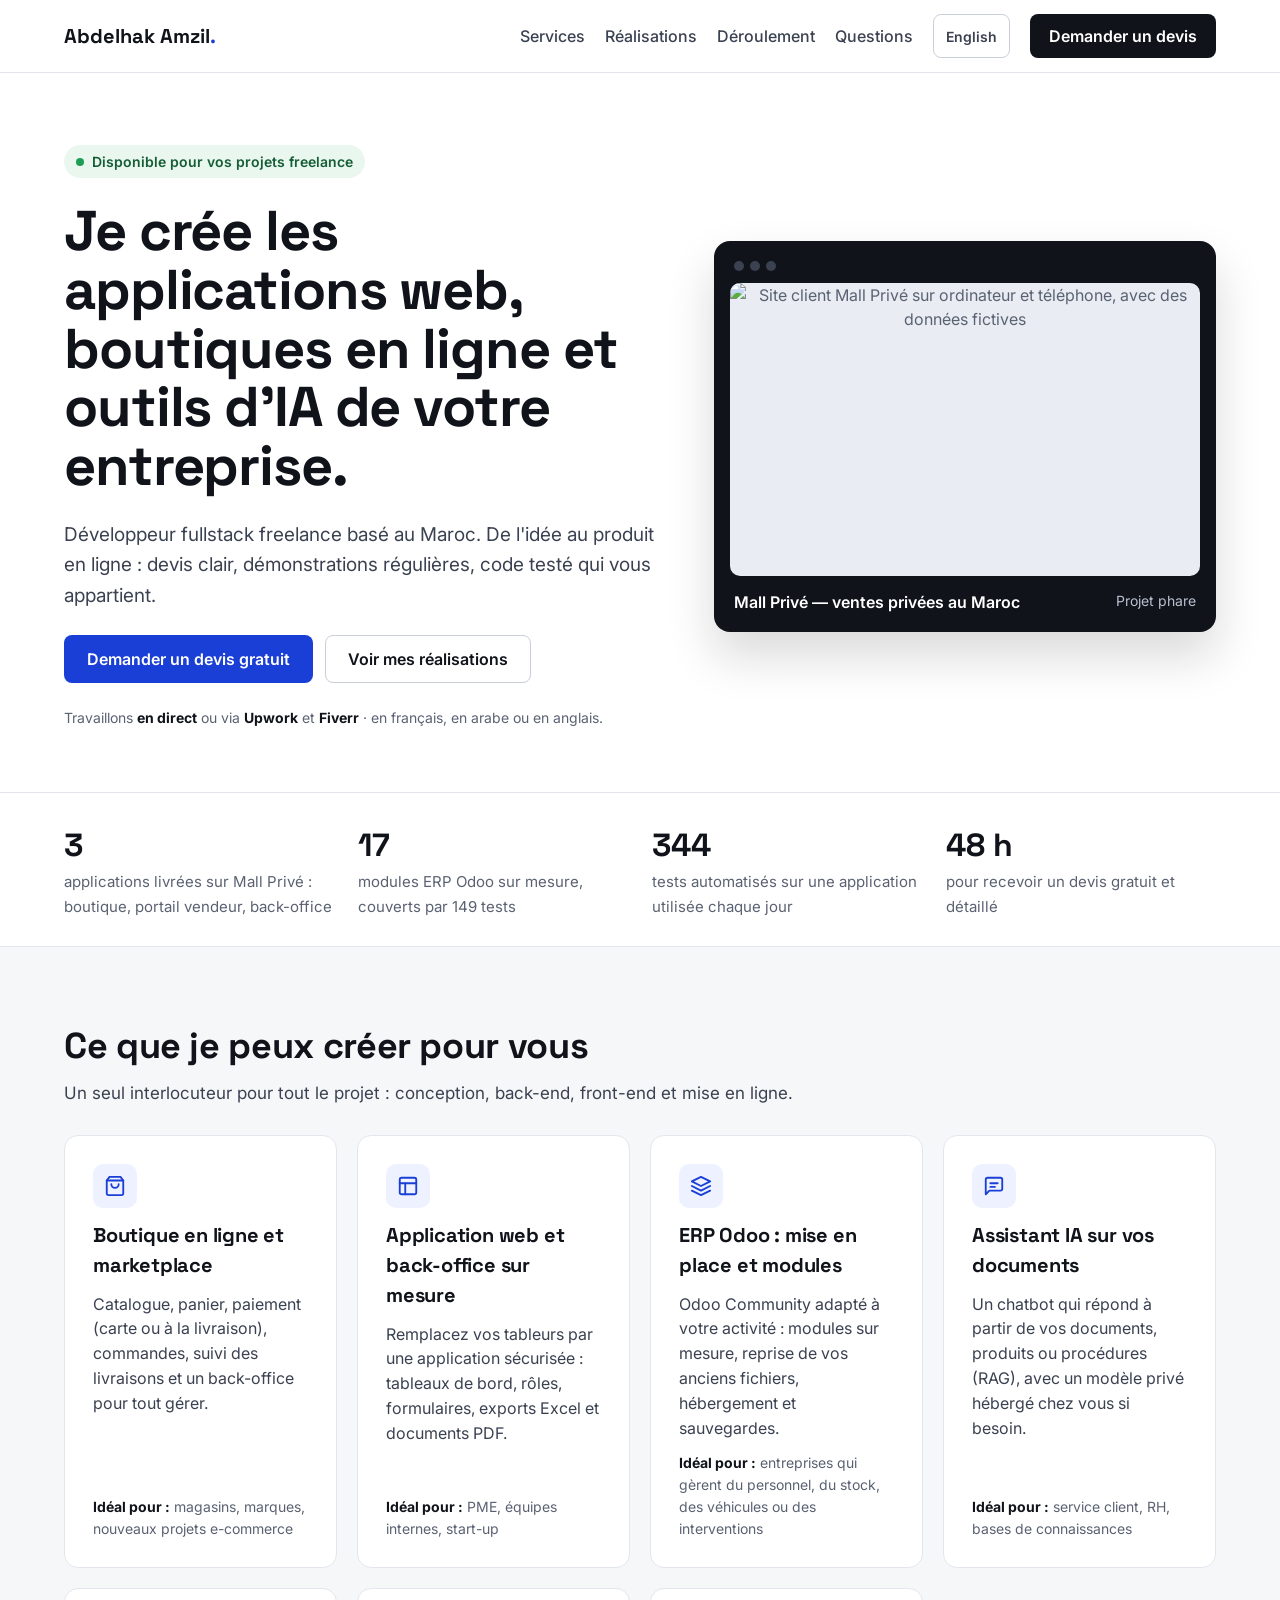
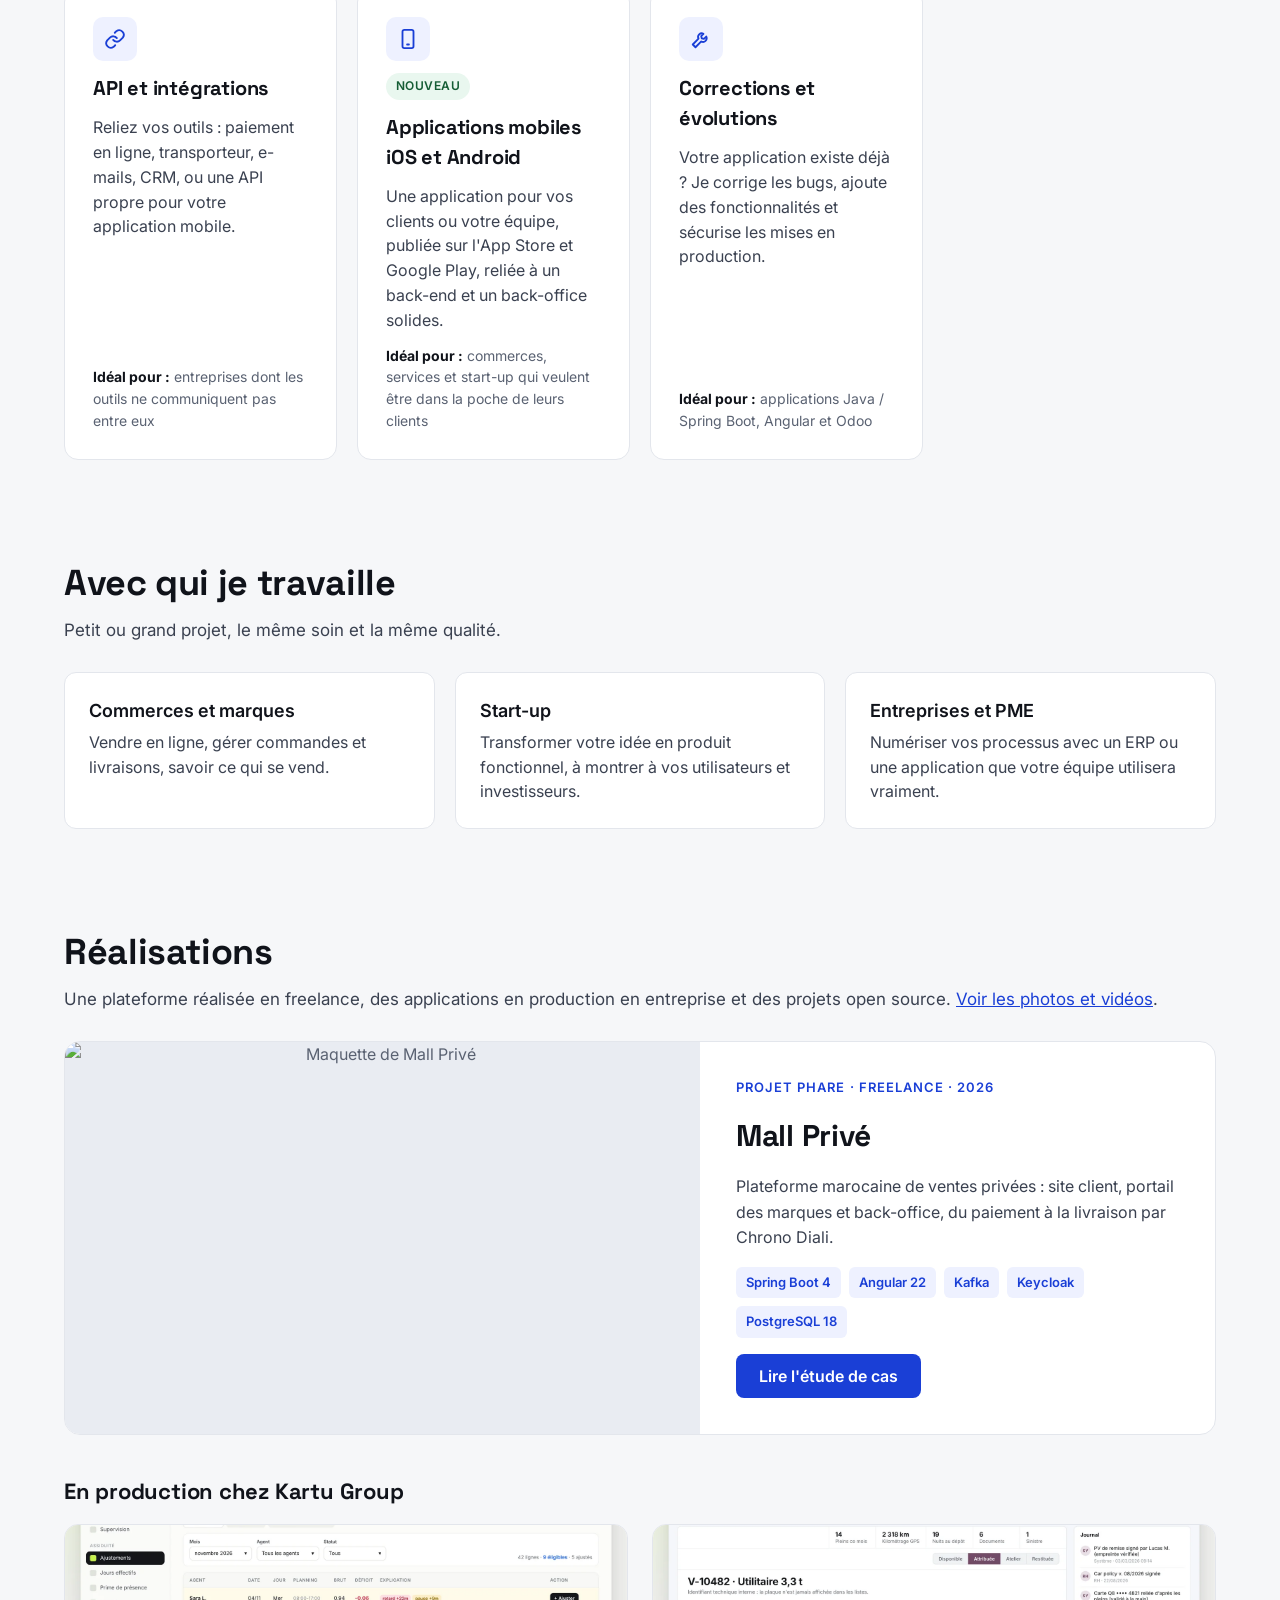
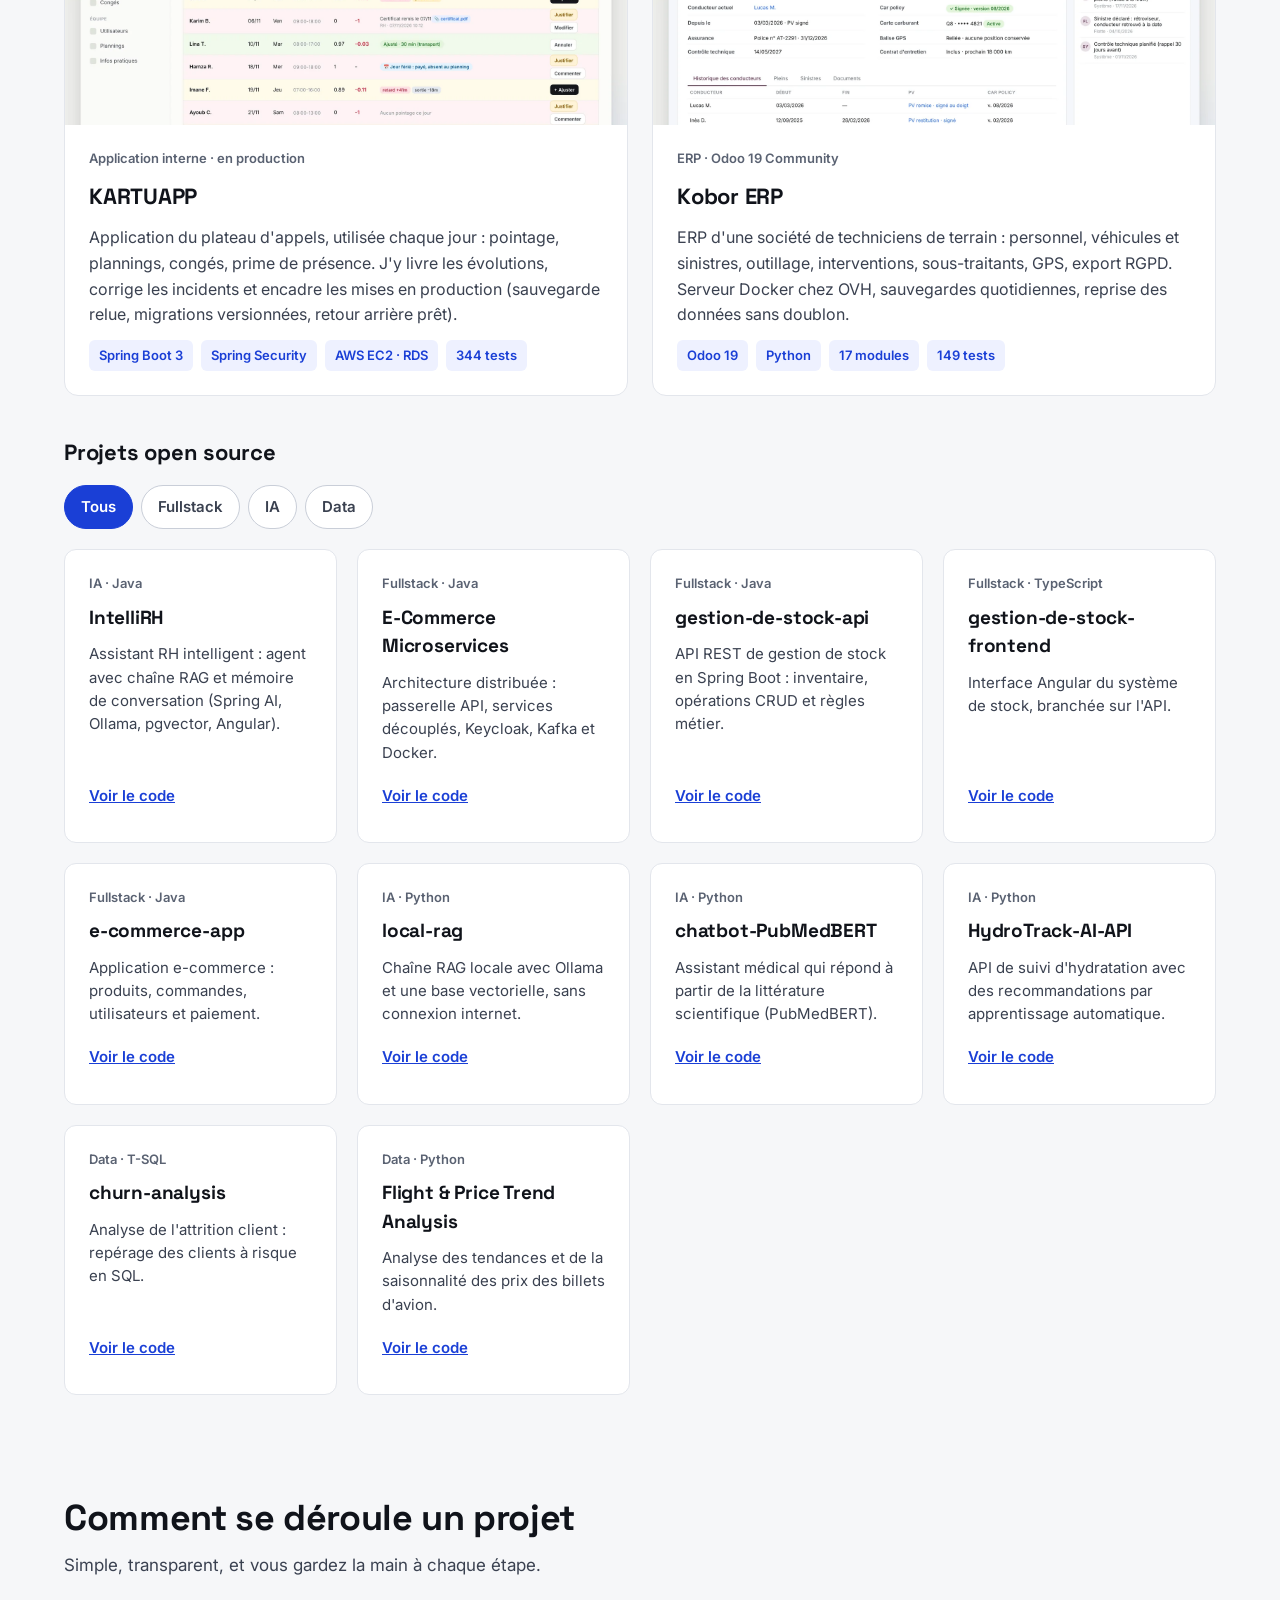
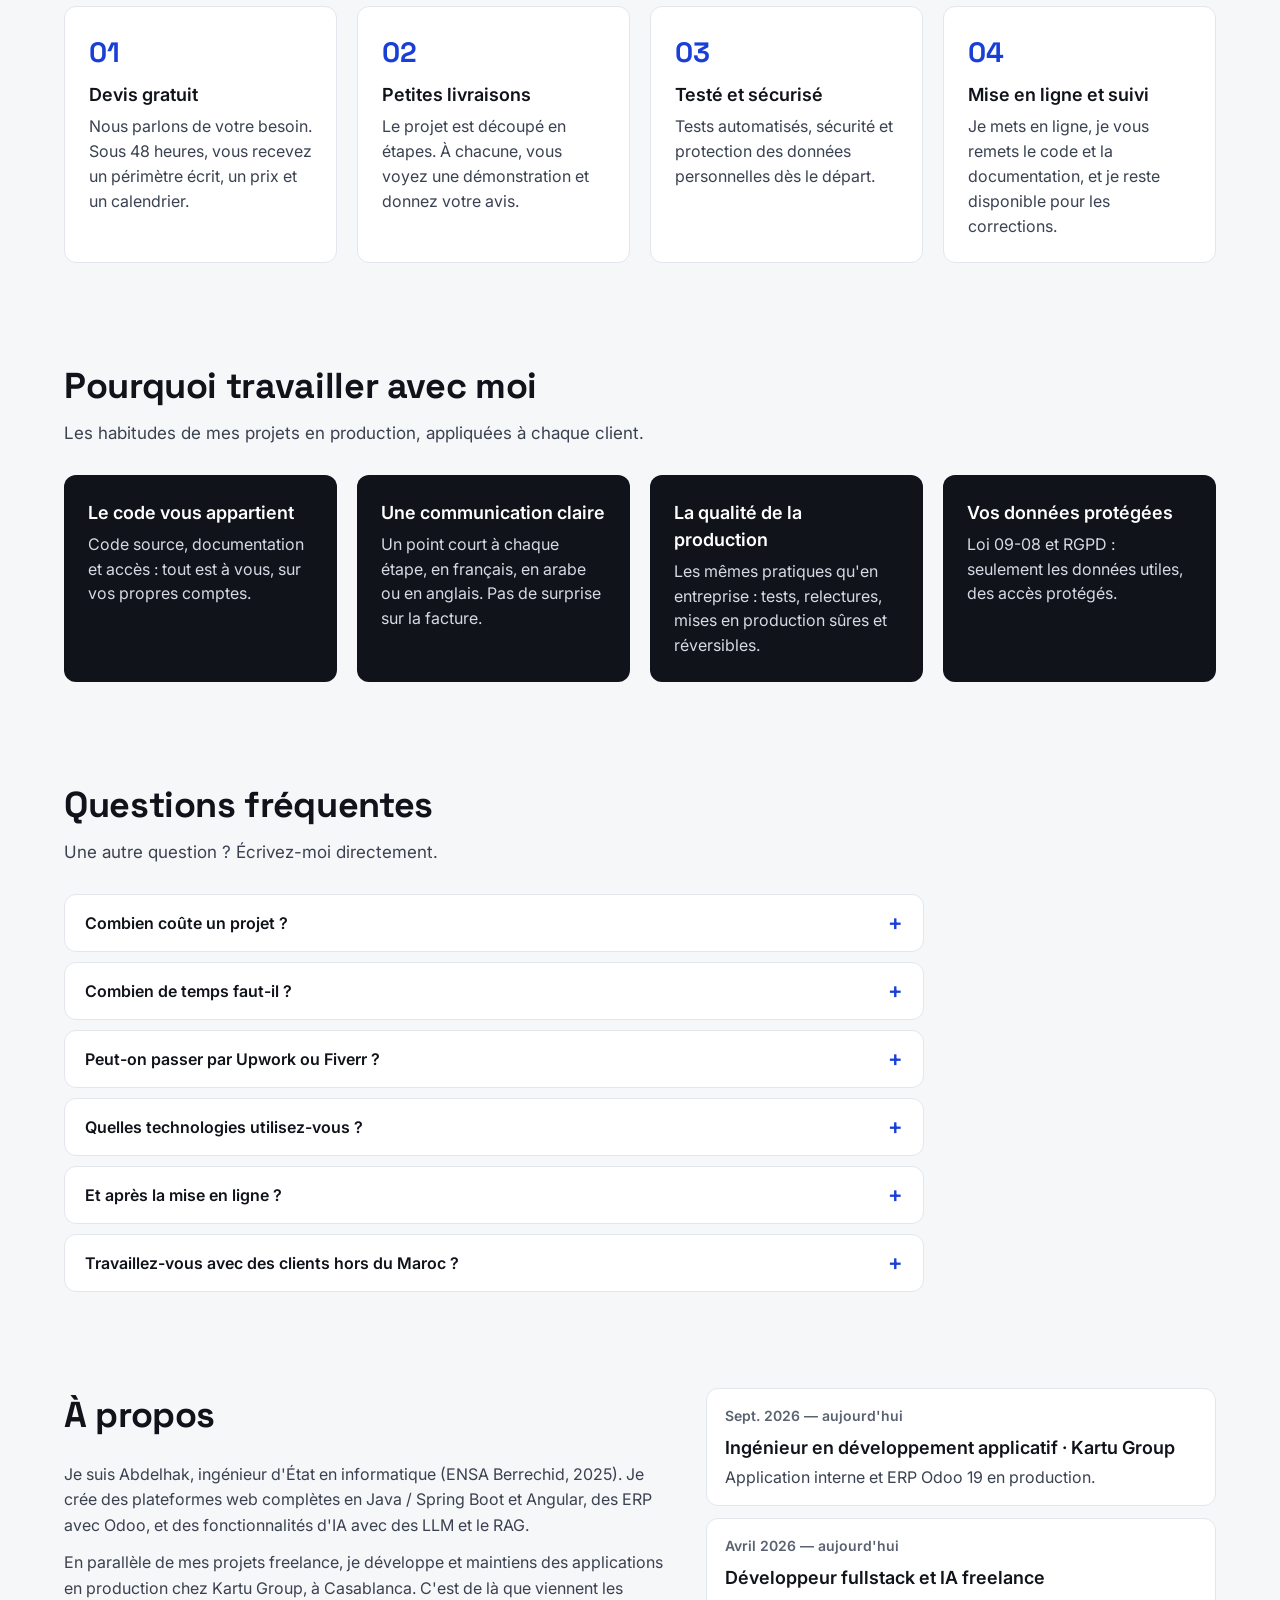
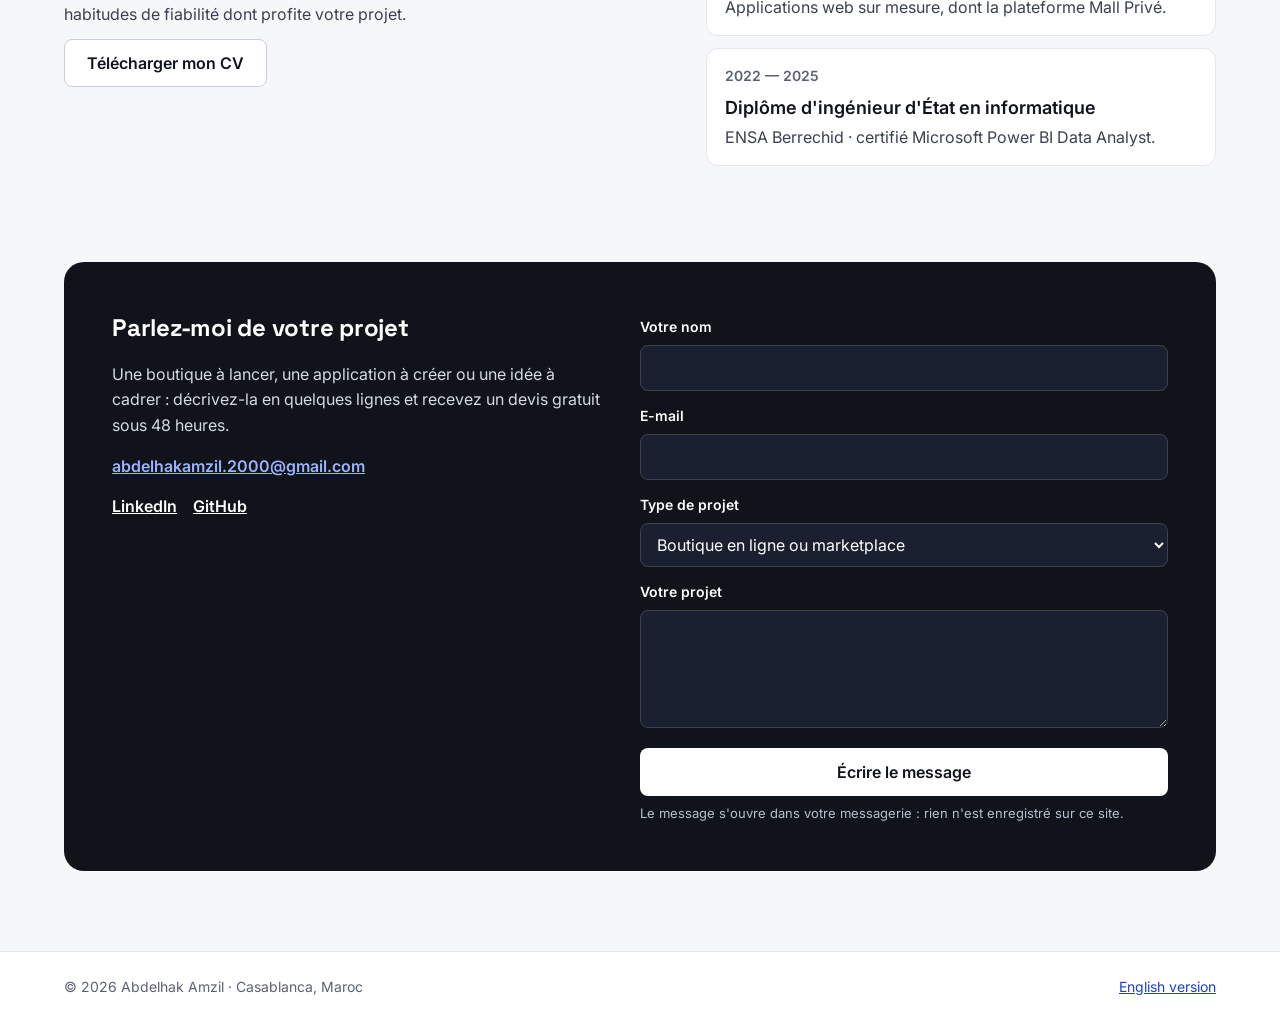
==== commit 57058001: "Portfolio : maquettes KARTUAPP et Kobor ERP (entreprise et donnees fictives) sur les cartes Kartu Gr" ====
--- a/fr/index.html
+++ b/fr/index.html
@@ -15,7 +15,7 @@
 <link rel="preconnect" href="https://fonts.googleapis.com">
 <link rel="preconnect" href="https://fonts.gstatic.com" crossorigin>
 <link href="https://fonts.googleapis.com/css2?family=Inter:wght@400;500;600&family=Space+Grotesk:wght@500;600;700&display=swap" rel="stylesheet">
-<link rel="stylesheet" href="../assets/css/site.css">
+<link rel="stylesheet" href="../assets/css/site.css?v=20261124">
 </head>
 <body>
 <a class="saut" href="#contenu">Aller au contenu</a>
@@ -50,7 +50,7 @@
       <div class="heros__visuel">
         <div class="fenetre">
           <div class="fenetre__points" aria-hidden="true"><span></span><span></span><span></span></div>
-          <div class="visuel">Capture : back-office Mall Privé (commandes par vente), données fictives</div>
+          <div class="visuel visuel--image"><img src="../assets/img/mall-prive/mall-prive-apercu-800.webp" srcset="../assets/img/mall-prive/mall-prive-apercu-800.webp 800w, ../assets/img/mall-prive/mall-prive-apercu.webp 1600w" sizes="(max-width: 900px) 100vw, 50vw" alt="Site client Mall Privé sur ordinateur et téléphone, avec des données fictives" width="1600" height="1000"></div>
           <p class="fenetre__legende">Mall Privé — ventes privées au Maroc <small>Projet phare</small></p>
         </div>
       </div>
@@ -133,7 +133,7 @@
   <section id="realisations" class="section">
     <div class="conteneur">
       <h2>Réalisations</h2>
-      <p class="section__intro">Une plateforme réalisée en freelance, des applications en production en entreprise et des projets open source. <a href="../galerie.html">Voir les photos et vidéos</a>.</p>
+      <p class="section__intro">Une plateforme réalisée en freelance, des applications en production en entreprise et des projets open source. <a href="galerie.html">Voir les photos et vidéos</a>.</p>
       <p id="projets-statut" class="texte" role="status">Chargement des projets…</p>
       <div id="projet-phare"></div>
       <h3 class="sous-titre">En production chez Kartu Group</h3>
@@ -252,6 +252,6 @@
   </div>
 </footer>
 
-<script src="../assets/js/projets.js" defer></script>
+<script src="../assets/js/projets.js?v=20261124b" defer></script>
 </body>
 </html>
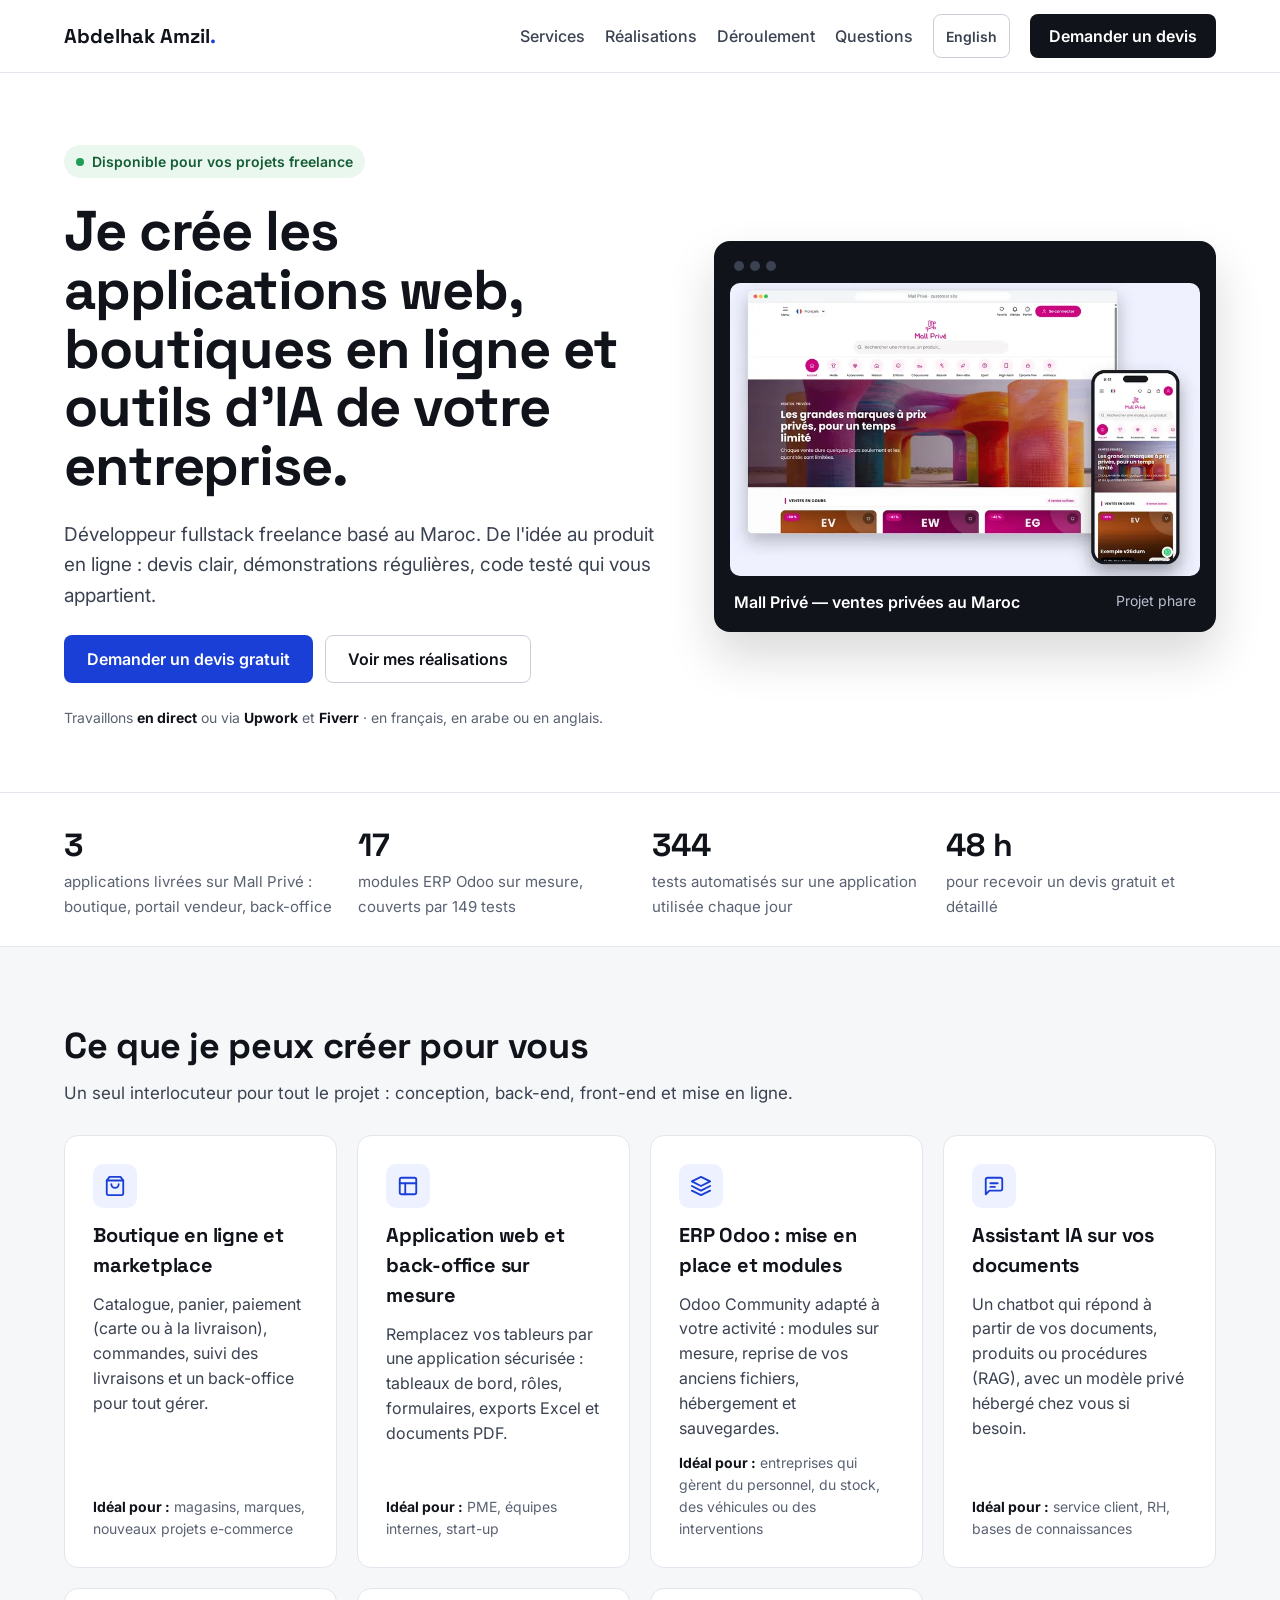
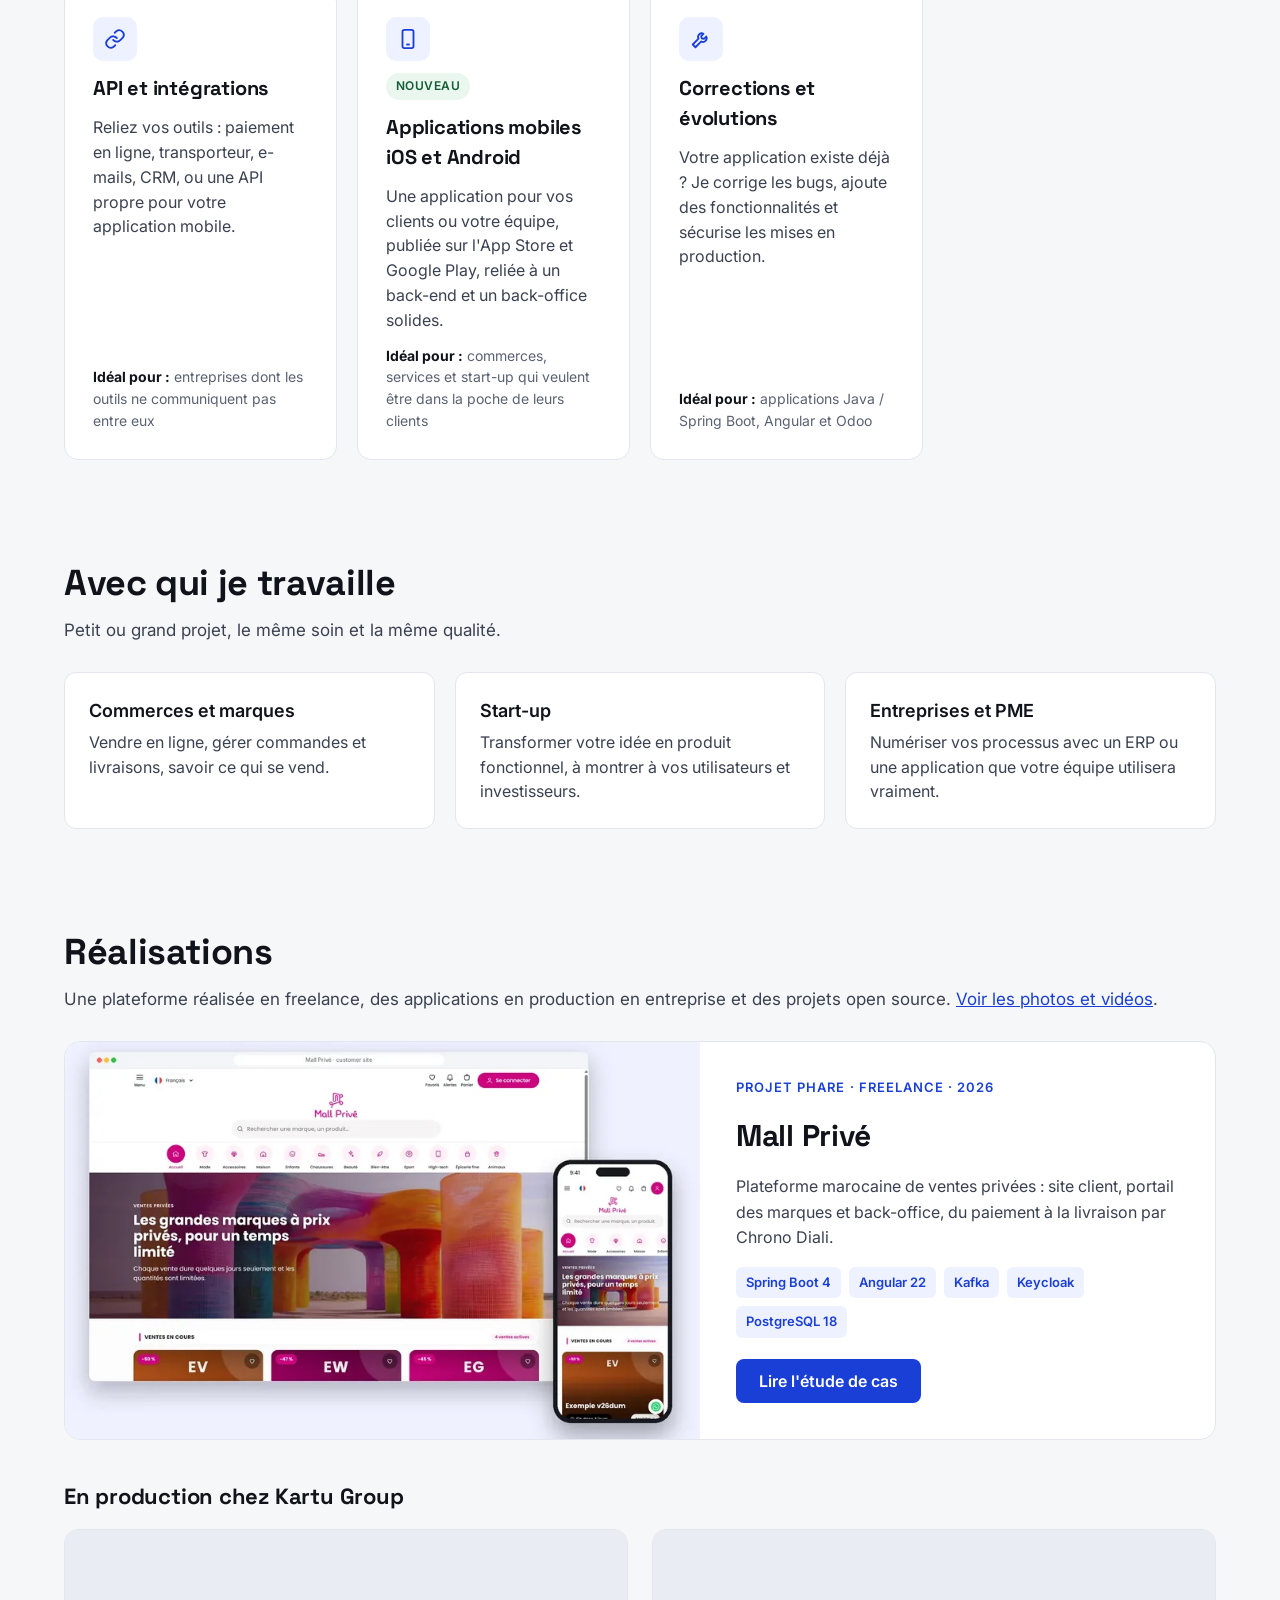
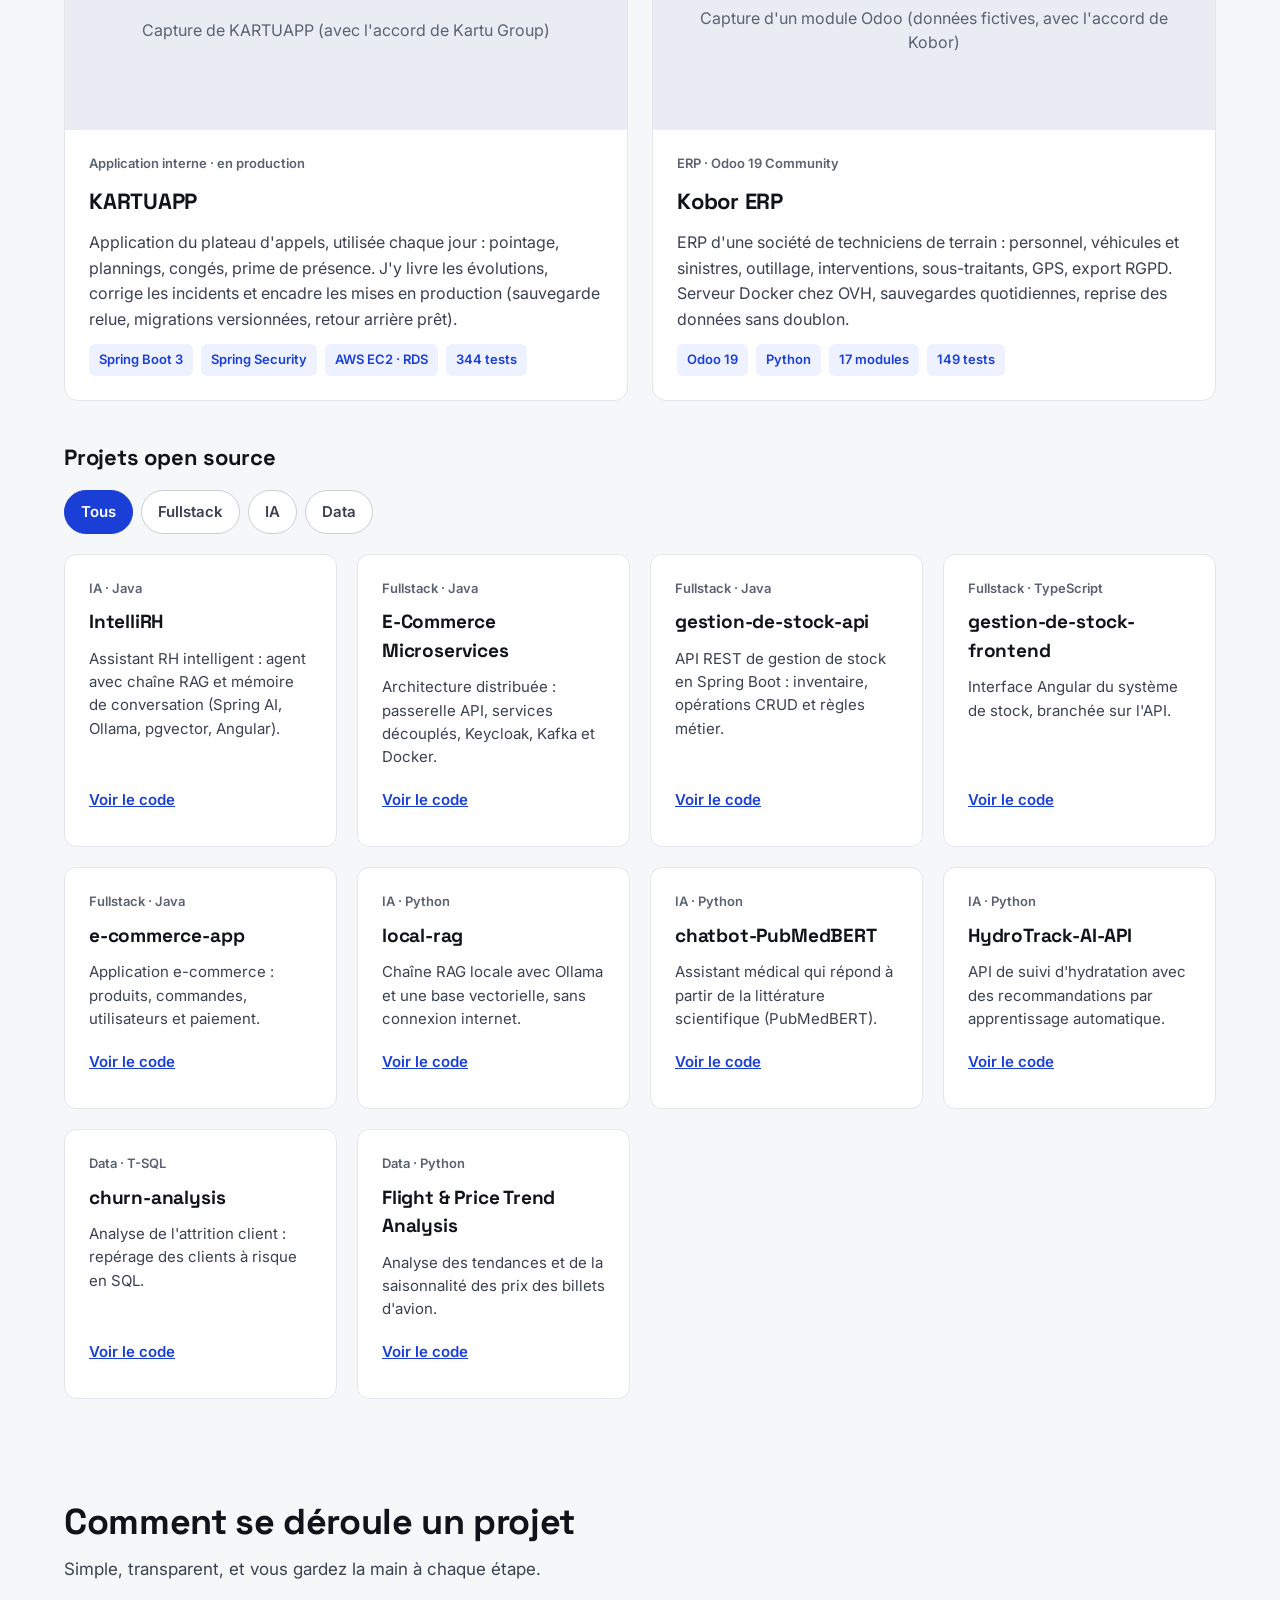
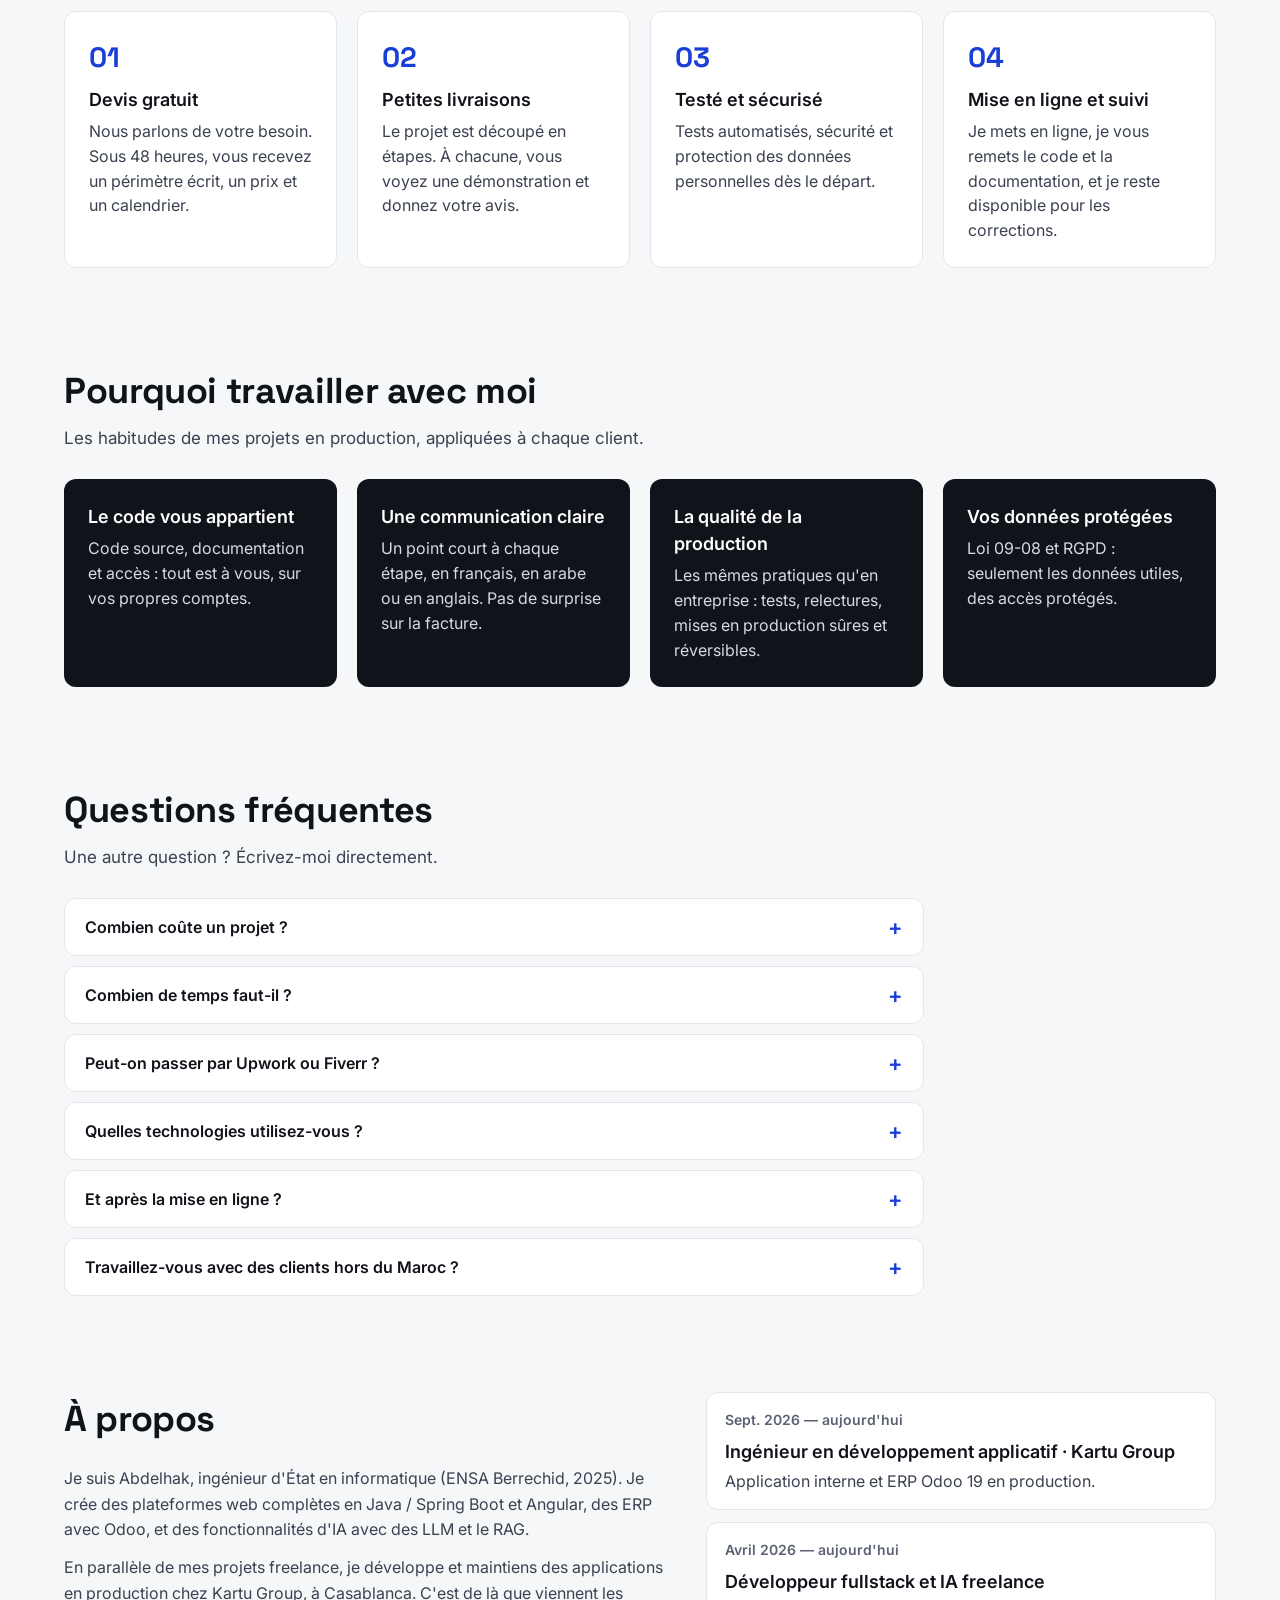
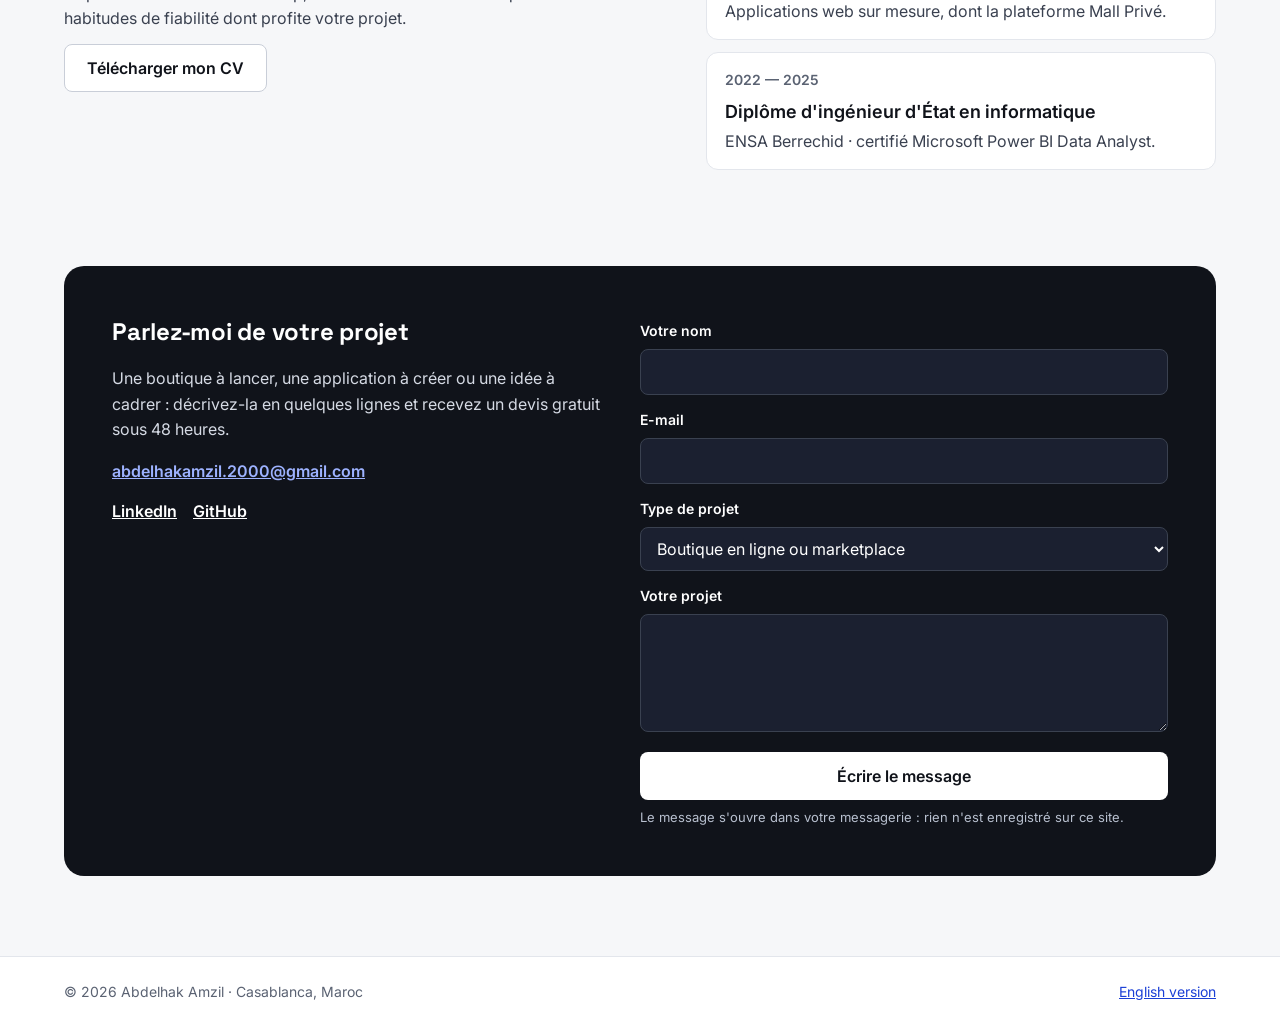
==== commit 75d25fb0: "Portfolio : captures et démos vidéo de Mall Privé - maquettes « modèles de sites » : écrans dans une" ====
--- a/fr/index.html
+++ b/fr/index.html
@@ -252,6 +252,6 @@
   </div>
 </footer>
 
-<script src="../assets/js/projets.js?v=20261124b" defer></script>
+<script src="../assets/js/projets.js?v=20261124" defer></script>
 </body>
 </html>
--- a/assets/css/site.css
+++ b/assets/css/site.css
@@ -77,7 +77,8 @@
 /* Emplacement de capture : remplacé par l'image dès qu'elle existe */
 .visuel { border-radius: 10px; background: var(--gris); color: var(--discret); display: flex; align-items: center; justify-content: center; text-align: center; padding: 24px; overflow: hidden; aspect-ratio: 16 / 10; }
 .visuel img { width: 100%; height: 100%; object-fit: cover; }
-.visuel--image { padding: 0; }
+.visuel--image { padding: 0; aspect-ratio: auto; background: #EEF1FF; }
+.visuel--image img { display: block; height: auto; }
 
 .chiffres { background: var(--surface); border-block: 1px solid var(--bordure); }
 .chiffres .conteneur { display: grid; grid-template-columns: repeat(auto-fit, minmax(200px, 1fr)); gap: 24px; padding-block: 28px; }
@@ -110,6 +111,7 @@
 
 .projet-phare { background: var(--surface); border: 1px solid var(--bordure); border-radius: 16px; overflow: hidden; display: flex; flex-wrap: wrap; margin-bottom: 40px; }
 .projet-phare .visuel { flex: 1 1 520px; min-width: 0; border-radius: 0; aspect-ratio: auto; min-height: 340px; }
+.projet-phare .visuel--image img { height: 100%; object-fit: cover; }
 .projet-phare__texte { flex: 1 1 400px; min-width: 0; padding: 36px; display: flex; flex-direction: column; gap: 16px; }
 .projet-phare h3 { font-size: 30px; }
 .projet-phare .bouton { margin-top: auto; align-self: flex-start; min-height: 44px; }
@@ -178,6 +180,7 @@
 .fiche dd { margin: 4px 0 0; font-weight: 600; }
 .grande-capture { padding-top: 64px; }
 .grande-capture .visuel { border-radius: 16px; border: 1px solid #D5D9E1; aspect-ratio: 16 / 8; }
+.grande-capture .visuel--image { aspect-ratio: auto; }
 .deux-colonnes { display: grid; grid-template-columns: repeat(auto-fit, minmax(320px, 1fr)); gap: 40px; }
 .deux-colonnes h2 { font-size: 28px; margin-bottom: 12px; }
 .deux-colonnes ul { margin: 0; padding-left: 20px; display: flex; flex-direction: column; gap: 10px; color: var(--texte); line-height: 1.6; }
@@ -207,7 +210,8 @@
 .lecteur[hidden], .vide[hidden] { display: none; }
 .media { flex: 999 1 640px; min-width: 0; margin: 0; background: var(--surface); border: 1px solid var(--bordure); border-radius: 16px; overflow: hidden; }
 .ecran { position: relative; aspect-ratio: 16 / 9; background: var(--sombre); display: flex; align-items: center; justify-content: center; text-align: center; }
-.ecran img, .ecran iframe { position: absolute; inset: 0; width: 100%; height: 100%; border: 0; object-fit: contain; }
+.ecran:has(img), .ecran:has(video) { background: #EEF1FF; }
+.ecran img, .ecran iframe, .ecran video { position: absolute; inset: 0; width: 100%; height: 100%; border: 0; object-fit: contain; }
 .ecran__texte { color: #B8C0CF; padding: 24px; max-width: 460px; line-height: 1.5; }
 .lecture { position: relative; width: 76px; height: 76px; border-radius: 50%; border: 0; background: #FFFFFF; cursor: pointer; box-shadow: 0 12px 32px rgba(0, 0, 0, 0.3); display: flex; align-items: center; justify-content: center; }
 .lecture[disabled] { opacity: 0.55; cursor: not-allowed; }
@@ -225,6 +229,10 @@
 .vignette { position: relative; width: 100%; min-height: 96px; padding: 12px; border-radius: 10px; background: var(--gris); border: 2px solid transparent; display: flex; flex-direction: column; justify-content: space-between; gap: 8px; cursor: pointer; font: inherit; text-align: left; overflow: hidden; }
 .vignette[aria-current="true"] { border-color: var(--accent); }
 .vignette img { position: absolute; inset: 0; width: 100%; height: 100%; object-fit: cover; opacity: 0.35; }
+.vignette:has(img) { padding: 0 0 10px; justify-content: flex-start; gap: 4px; background: var(--surface); border-color: var(--bordure); }
+.vignette:has(img)[aria-current="true"] { border-color: var(--accent); }
+.vignette:has(img) img { position: static; height: auto; aspect-ratio: 16 / 10; opacity: 1; background: #EEF1FF; }
+.vignette:has(img) .vignette__titre, .vignette:has(img) .vignette__type { padding: 0 10px; }
 .vignette__titre { position: relative; font-size: 12px; font-weight: 600; color: var(--texte); line-height: 1.35; }
 .vignette__type { position: relative; font-size: 11px; font-weight: 600; color: var(--discret); }
 .vide { padding: 48px 24px; border-radius: 16px; background: var(--surface); border: 1px dashed var(--bordure-forte); text-align: center; color: var(--discret); }
